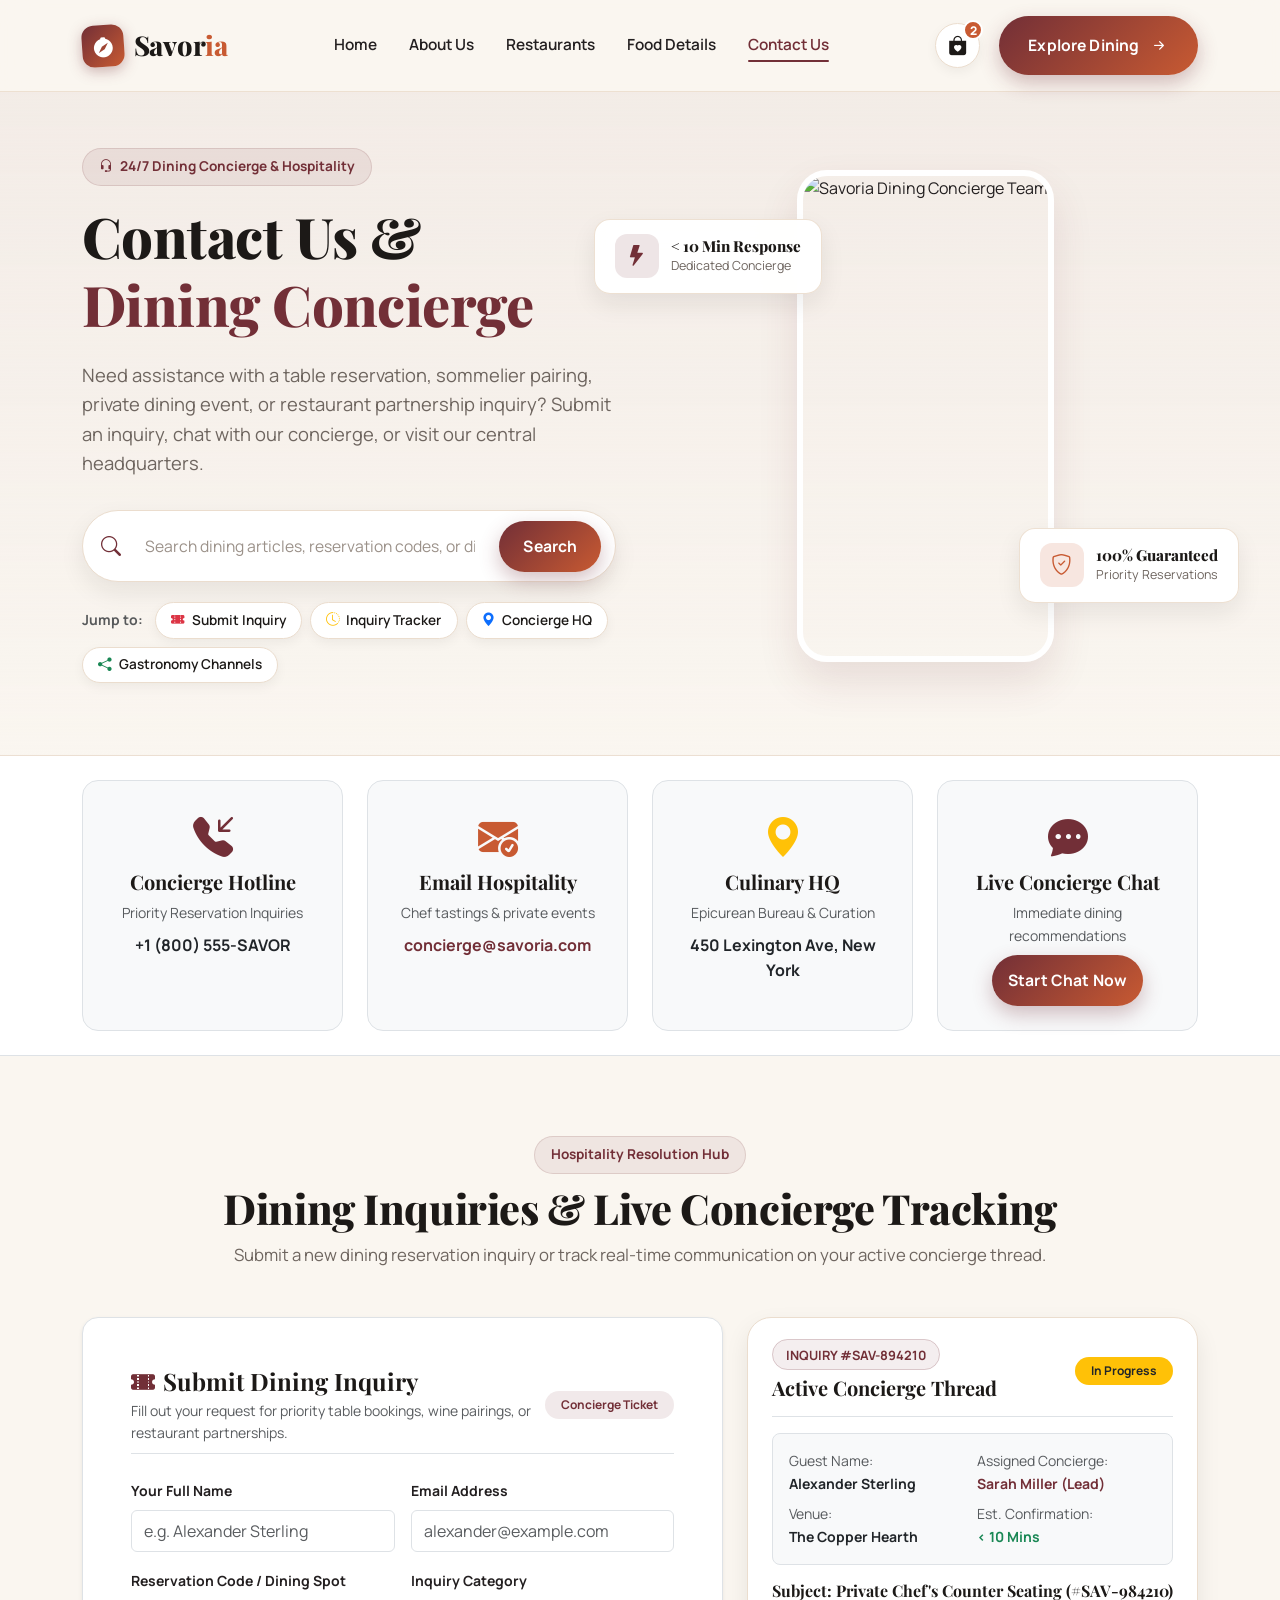
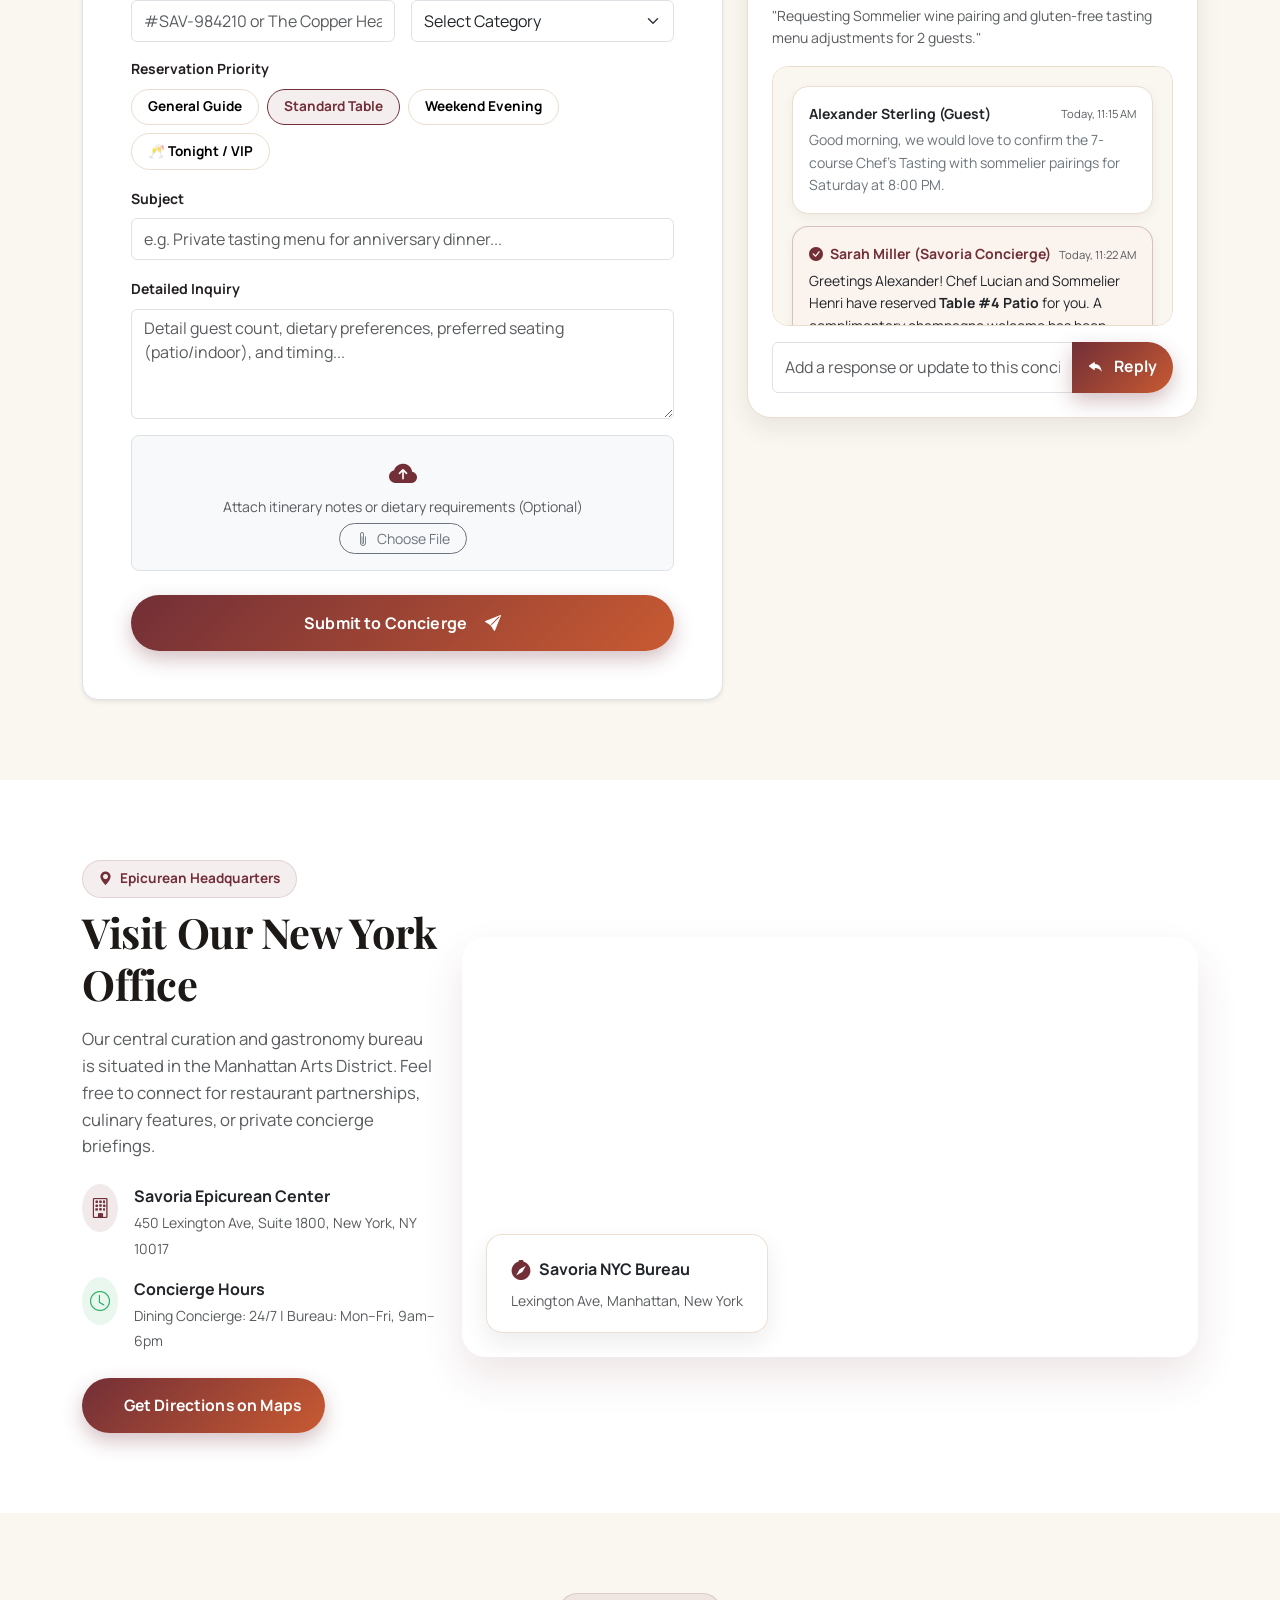
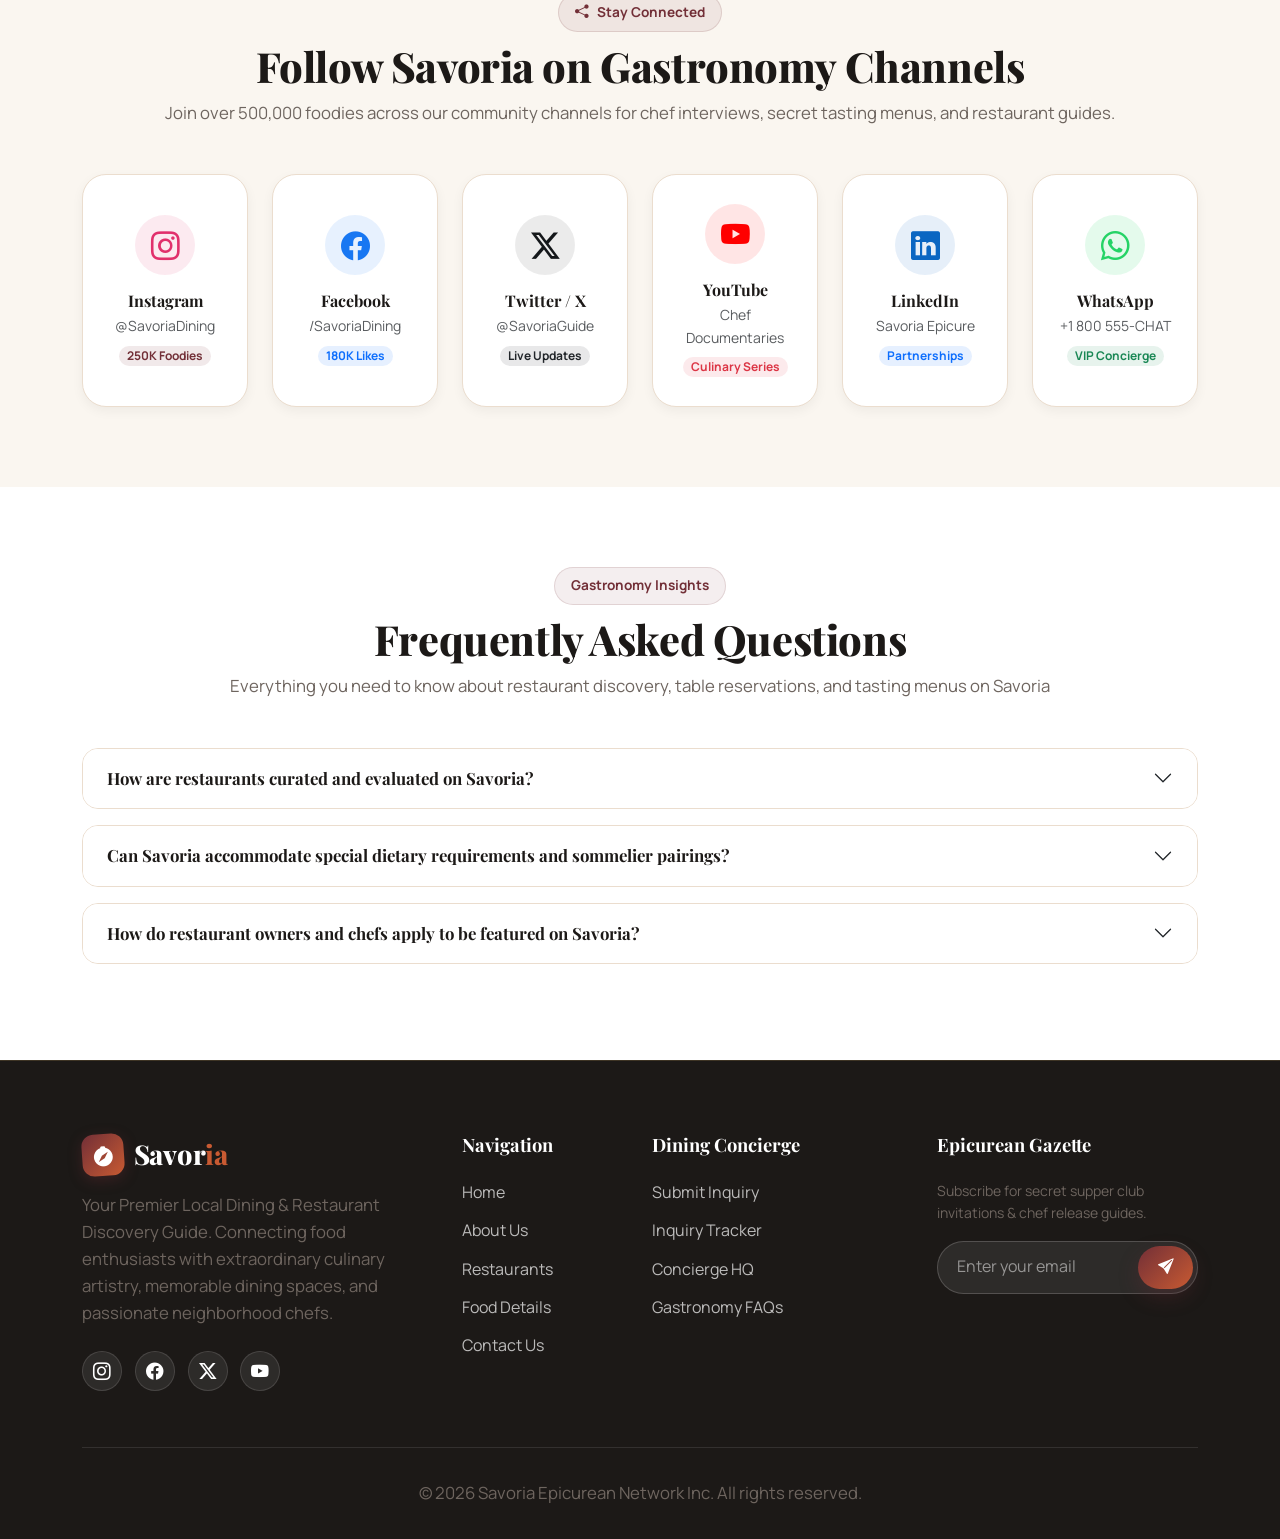
==== contact.html @ ee8541ff "Initial commit: Savoria - Local Dining & Restaurant Discovery Website" ====
<!DOCTYPE html>
<html lang="en">
<head>
  <meta charset="UTF-8">
  <meta name="viewport" content="width=device-width, initial-scale=1.0">
  <title>Contact & Dining Concierge Desk — Savoria</title>
  <meta name="description" content="Contact Savoria dining concierge desk for restaurant reservations, tasting inquiries, restaurant partnerships, and gastronomy support.">
  
  <!-- Favicon -->
  <link rel="icon" type="image/svg+xml" href="assets/images/favicon.svg">
  
  <!-- Bootstrap 5 CDN -->
  <link href="https://cdn.jsdelivr.net/npm/bootstrap@5.3.2/dist/css/bootstrap.min.css" rel="stylesheet">
  <!-- Bootstrap Icons CDN -->
  <link href="https://cdn.jsdelivr.net/npm/bootstrap-icons@1.11.3/font/bootstrap-icons.min.css" rel="stylesheet">
  <!-- Custom CSS -->
  <link rel="stylesheet" href="assets/css/style.css">
</head>
<body>

  <!-- ================================================================
       HEADER & NAVIGATION
       ================================================================ -->
  <header class="crave-header">
    <div class="container">
      <nav class="crave-navbar">
        <!-- Logo -->
        <a href="index.html" class="brand-logo">
          <div class="logo-icon">
            <i class="bi bi-compass-fill"></i>
          </div>
          <span>Savor<span class="accent">ia</span></span>
        </a>

        <!-- Desktop Navigation Links -->
        <ul class="crave-nav-links crave-nav-links-desktop">
          <li><a href="index.html">Home</a></li>
          <li><a href="about.html">About Us</a></li>
          <li><a href="restaurants.html">Restaurants</a></li>
          <li><a href="food-details.html">Food Details</a></li>
          <li><a href="contact.html" class="active">Contact Us</a></li>
        </ul>

        <!-- Right Header Actions -->
        <div class="header-actions">
          <button class="cart-icon-btn" type="button" data-bs-toggle="offcanvas" data-bs-target="#cartOffcanvas" aria-label="View Tasting Bag">
            <i class="bi bi-bag-heart-fill"></i>
            <span class="cart-badge">2</span>
          </button>

          <a href="restaurants.html" class="btn-crave-primary d-none d-lg-inline-flex">
            <span>Explore Dining</span>
            <i class="bi bi-arrow-right-short fs-5"></i>
          </a>

          <!-- Mobile Hamburger Toggle (Right Aligned) -->
          <button class="mobile-toggle-btn" type="button" data-bs-toggle="offcanvas" data-bs-target="#mobileNavOffcanvas" aria-label="Toggle Navigation">
            <i class="bi bi-list"></i>
          </button>
        </div>
      </nav>
    </div>
  </header>

  <!-- Mobile Navigation Offcanvas Drawer -->
  <div class="offcanvas offcanvas-end mobile-nav-offcanvas" tabindex="-1" id="mobileNavOffcanvas">
    <div class="offcanvas-header border-bottom">
      <div class="brand-logo">
        <div class="logo-icon"><i class="bi bi-compass-fill"></i></div>
        <span>Savor<span class="accent">ia</span></span>
      </div>
      <button type="button" class="btn-close" data-bs-dismiss="offcanvas" aria-label="Close"></button>
    </div>
    <div class="offcanvas-body d-flex flex-column justify-content-between">
      <div>
        <ul class="mobile-nav-list">
          <li><a href="index.html"><span>Home</span> <i class="bi bi-chevron-right"></i></a></li>
          <li><a href="about.html"><span>About Us & Our Mission</span> <i class="bi bi-chevron-right"></i></a></li>
          <li><a href="restaurants.html"><span>Restaurants</span> <i class="bi bi-chevron-right"></i></a></li>
          <li><a href="food-details.html"><span>Food Details & Tasting</span> <i class="bi bi-chevron-right"></i></a></li>
          <li><a href="contact.html" class="active"><span>Contact & Concierge Desk</span> <i class="bi bi-chevron-right"></i></a></li>
        </ul>
      </div>
      <div class="pt-3 border-top">
        <a href="restaurants.html" class="btn-crave-primary w-100 text-center">Discover Restaurants</a>
      </div>
    </div>
  </div>

  <!-- Slide-in Cart / Tasting Offcanvas Drawer -->
  <div class="offcanvas offcanvas-end cart-offcanvas" tabindex="-1" id="cartOffcanvas">
    <div class="offcanvas-header border-bottom">
      <h5 class="offcanvas-title fw-bold"><i class="bi bi-bookmark-star-fill text-warning me-2"></i> Your Tasting Selection</h5>
      <button type="button" class="btn-close" data-bs-dismiss="offcanvas" aria-label="Close"></button>
    </div>
    <div class="offcanvas-body d-flex flex-column justify-content-between">
      <div id="cartItemsContainer"></div>
      <div class="cart-summary-box">
        <div class="summary-row">
          <span class="text-muted">Tasting Subtotal</span>
          <span class="fw-bold" id="cartSubtotal">₹1,370</span>
        </div>
        <div class="summary-row">
          <span class="text-muted">Table Service & Booking</span>
          <span class="fw-bold text-success" id="cartDeliveryFee">COMPLIMENTARY</span>
        </div>
        <div class="summary-row">
          <span class="text-muted">Hospitality & Taxes</span>
          <span class="fw-bold">₹68</span>
        </div>
        <div class="summary-row text-success">
          <span>Epicure Club Voucher (SAVORFIRST)</span>
          <span class="fw-bold">-₹100</span>
        </div>
        <div class="summary-row total">
          <span>Estimated Total</span>
          <span style="color:var(--primary);" id="cartTotal">₹1,338</span>
        </div>
        <a href="food-details.html" class="btn-crave-primary w-100 mt-3 text-center">
          <span>Proceed to Experience</span>
          <i class="bi bi-arrow-right"></i>
        </a>
      </div>
    </div>
  </div>

  <!-- ================================================================
       CONTACT PAGE HERO SECTION
       ================================================================ -->
  <section class="hero-wrapper page-hero-wrapper">
    <div class="container">
      <div class="row align-items-center">
        <!-- Left Hero Content -->
        <div class="col-lg-6 mb-5 mb-lg-0 hero-content-box">
          <span class="badge-crave mb-3">
            <i class="bi bi-headset"></i> 24/7 Dining Concierge &amp; Hospitality
          </span>
          <h1 class="page-hero-title">Contact Us &amp; <br><span style="color:var(--primary);">Dining Concierge</span></h1>
          <p class="hero-subtitle">
            Need assistance with a table reservation, sommelier pairing, private dining event, or restaurant partnership inquiry? Submit an inquiry, chat with our concierge, or visit our central headquarters.
          </p>

          <!-- Interactive Search Bar -->
          <div class="hero-search-container mt-4" style="max-width: 100%;">
            <i class="bi bi-search fs-5 ms-2" style="color:var(--primary);"></i>
            <input type="text" class="hero-search-input" placeholder="Search dining articles, reservation codes, or dining FAQs...">
            <button class="btn btn-crave-primary rounded-pill px-4 me-1 d-none d-sm-inline-flex">Search</button>
          </div>

          <!-- Quick Navigation Chips -->
          <div class="d-flex flex-wrap align-items-center gap-2 mt-3 pt-1">
            <span class="small fw-bold text-muted me-1">Jump to:</span>
            <a href="#ticketSection" class="quick-tag-chip"><i class="bi bi-ticket-perforated-fill text-danger"></i> Submit Inquiry</a>
            <a href="#activeTicketSection" class="quick-tag-chip"><i class="bi bi-clock-history text-warning"></i> Inquiry Tracker</a>
            <a href="#contactMapSection" class="quick-tag-chip"><i class="bi bi-geo-alt-fill text-primary"></i> Concierge HQ</a>
            <a href="#socialMediaSection" class="quick-tag-chip"><i class="bi bi-share-fill text-success"></i> Gastronomy Channels</a>
          </div>
        </div>

        <!-- Right Visual Graphic -->
        <div class="col-lg-6 hero-visual-container">
          <div class="hero-main-img-wrapper">
            <img src="https://images.unsplash.com/photo-1550966871-3ed3cdb5ed0c?w=800&auto=format&fit=crop&q=80" alt="Savoria Dining Concierge Team" class="hero-main-img">
          </div>

          <!-- Floating Badges -->
          <div class="floating-card floating-card-1">
            <div class="float-icon orange">
              <i class="bi bi-lightning-fill"></i>
            </div>
            <div class="float-text">
              <h5>&lt; 10 Min Response</h5>
              <p>Dedicated Concierge</p>
            </div>
          </div>

          <div class="floating-card floating-card-2">
            <div class="float-icon green">
              <i class="bi bi-shield-check"></i>
            </div>
            <div class="float-text">
              <h5>100% Guaranteed</h5>
              <p>Priority Reservations</p>
            </div>
          </div>
        </div>
      </div>
    </div>
  </section>

  <!-- ================================================================
       DIRECT CONTACT CHANNELS BAR
       ================================================================ -->
  <section class="section-padding py-4 bg-white border-bottom">
    <div class="container">
      <div class="row g-4">
        <div class="col-sm-6 col-lg-3">
          <div class="p-4 rounded-4 border bg-light h-100 text-center">
            <i class="bi bi-telephone-inbound-fill fs-1 mb-2" style="color:var(--primary);"></i>
            <h5 class="fw-bold">Concierge Hotline</h5>
            <p class="small text-muted mb-2">Priority Reservation Inquiries</p>
            <a href="tel:+18005557286" class="fw-bold text-dark">+1 (800) 555-SAVOR</a>
          </div>
        </div>
        <div class="col-sm-6 col-lg-3">
          <div class="p-4 rounded-4 border bg-light h-100 text-center">
            <i class="bi bi-envelope-check-fill fs-1 mb-2" style="color:var(--secondary);"></i>
            <h5 class="fw-bold">Email Hospitality</h5>
            <p class="small text-muted mb-2">Chef tastings &amp; private events</p>
            <a href="mailto:concierge@savoria.com" class="fw-bold" style="color:var(--primary);">concierge@savoria.com</a>
          </div>
        </div>
        <div class="col-sm-6 col-lg-3">
          <div class="p-4 rounded-4 border bg-light h-100 text-center">
            <i class="bi bi-geo-alt-fill fs-1 mb-2 text-warning"></i>
            <h5 class="fw-bold">Culinary HQ</h5>
            <p class="small text-muted mb-2">Epicurean Bureau &amp; Curation</p>
            <span class="fw-bold text-dark">450 Lexington Ave, New York</span>
          </div>
        </div>
        <div class="col-sm-6 col-lg-3">
          <div class="p-4 rounded-4 border bg-light h-100 text-center">
            <i class="bi bi-chat-dots-fill fs-1 mb-2" style="color:var(--primary);"></i>
            <h5 class="fw-bold">Live Concierge Chat</h5>
            <p class="small text-muted mb-2">Immediate dining recommendations</p>
            <button class="btn btn-sm btn-crave-primary px-3 rounded-pill" data-bs-toggle="modal" data-bs-target="#liveChatModal">Start Chat Now</button>
          </div>
        </div>
      </div>
    </div>
  </section>

  <!-- ================================================================
       SUPPORT TICKET & TICKET DETAIL TRACKER SECTION
       ================================================================ -->
  <section class="section-padding" id="ticketSection">
    <div class="container">
      <div class="text-center max-w-700 mx-auto mb-5">
        <span class="badge-crave mb-2">Hospitality Resolution Hub</span>
        <h2>Dining Inquiries &amp; Live Concierge Tracking</h2>
        <p>Submit a new dining reservation inquiry or track real-time communication on your active concierge thread.</p>
      </div>

      <div class="row g-4 align-items-start">
        <!-- LEFT: SUBMIT SUPPORT TICKET FORM -->
        <div class="col-lg-7">
          <div class="bg-white p-4 p-md-5 rounded-4 border shadow-sm h-100">
            <div class="d-flex align-items-center justify-content-between mb-4 pb-2 border-bottom">
              <div>
                <h4 class="fw-bold mb-1"><i class="bi bi-ticket-perforated-fill me-2" style="color:var(--primary);"></i>Submit Dining Inquiry</h4>
                <p class="small text-muted mb-0">Fill out your request for priority table bookings, wine pairings, or restaurant partnerships.</p>
              </div>
              <span class="badge px-3 py-2 rounded-pill fw-bold" style="background:rgba(114, 47, 55, 0.1); color:var(--primary);">Concierge Ticket</span>
            </div>

            <form id="contactHelpForm">
              <div class="row g-3">
                <div class="col-md-6">
                  <label class="form-label fw-bold small">Your Full Name</label>
                  <input type="text" id="ticketUserName" class="form-control py-2" placeholder="e.g. Alexander Sterling" required>
                </div>
                <div class="col-md-6">
                  <label class="form-label fw-bold small">Email Address</label>
                  <input type="email" id="ticketUserEmail" class="form-control py-2" placeholder="alexander@example.com" required>
                </div>
                <div class="col-md-6">
                  <label class="form-label fw-bold small">Reservation Code / Dining Spot</label>
                  <input type="text" id="ticketOrderId" class="form-control py-2" placeholder="#SAV-984210 or The Copper Hearth">
                </div>
                <div class="col-md-6">
                  <label class="form-label fw-bold small">Inquiry Category</label>
                  <select id="ticketCategorySelect" class="form-select py-2" required>
                    <option value="">Select Category</option>
                    <option value="Table Reservation">VIP Table Reservation Assistance</option>
                    <option value="Private Dining">Private Dining &amp; Chef Tastings</option>
                    <option value="Dietary Request">Dietary &amp; Sommelier Pairings</option>
                    <option value="Partner Inquiry">Restaurant Partner Onboarding</option>
                  </select>
                </div>

                <!-- Priority Selector -->
                <div class="col-12">
                  <label class="form-label fw-bold small d-block">Reservation Priority</label>
                  <div class="d-flex flex-wrap gap-2" id="priorityPillContainer">
                    <button type="button" class="priority-pill-btn" data-priority="Low">General Guide</button>
                    <button type="button" class="priority-pill-btn active" data-priority="Medium">Standard Table</button>
                    <button type="button" class="priority-pill-btn" data-priority="High">Weekend Evening</button>
                    <button type="button" class="priority-pill-btn" data-priority="Urgent">🥂 Tonight / VIP</button>
                  </div>
                </div>

                <div class="col-12">
                  <label class="form-label fw-bold small">Subject</label>
                  <input type="text" id="ticketSubjectInput" class="form-control py-2" placeholder="e.g. Private tasting menu for anniversary dinner..." required>
                </div>

                <div class="col-12">
                  <label class="form-label fw-bold small">Detailed Inquiry</label>
                  <textarea id="ticketMsgInput" class="form-control" rows="4" placeholder="Detail guest count, dietary preferences, preferred seating (patio/indoor), and timing..." required></textarea>
                </div>

                <!-- File Attachment Simulation -->
                <div class="col-12">
                  <div class="border rounded-3 p-3 bg-light text-center">
                    <i class="bi bi-cloud-arrow-up-fill fs-3 mb-1" style="color:var(--primary);"></i>
                    <p class="small text-muted mb-1">Attach itinerary notes or dietary requirements (Optional)</p>
                    <input type="file" class="d-none" id="ticketFileInput">
                    <button type="button" class="btn btn-sm btn-outline-secondary rounded-pill px-3" onclick="document.getElementById('ticketFileInput').click()">
                      <i class="bi bi-paperclip me-1"></i> Choose File
                    </button>
                  </div>
                </div>

                <div class="col-12 pt-2">
                  <button type="submit" class="btn btn-crave-primary w-100 py-3 fs-6">
                    <span>Submit to Concierge</span>
                    <i class="bi bi-send-fill ms-2"></i>
                  </button>
                </div>
              </div>
            </form>
          </div>
        </div>

        <!-- RIGHT: ACTIVE TICKET DETAIL TRACKER -->
        <div class="col-lg-5" id="activeTicketSection">
          <div class="ticket-detail-card p-4 p-md-4">
            <div class="d-flex align-items-center justify-content-between pb-3 border-bottom mb-3">
              <div>
                <span class="ticket-header-badge">INQUIRY #SAV-894210</span>
                <h5 class="fw-bold mb-0 mt-2">Active Concierge Thread</h5>
              </div>
              <span class="badge bg-warning text-dark px-3 py-2 rounded-pill fw-bold">In Progress</span>
            </div>

            <!-- Ticket Meta Information -->
            <div class="bg-light p-3 rounded-3 mb-3 border">
              <div class="row g-2 small">
                <div class="col-6">
                  <span class="text-muted d-block">Guest Name:</span>
                  <strong class="text-dark">Alexander Sterling</strong>
                </div>
                <div class="col-6">
                  <span class="text-muted d-block">Assigned Concierge:</span>
                  <strong style="color:var(--primary);">Sarah Miller (Lead)</strong>
                </div>
                <div class="col-6">
                  <span class="text-muted d-block">Venue:</span>
                  <strong class="text-dark">The Copper Hearth</strong>
                </div>
                <div class="col-6">
                  <span class="text-muted d-block">Est. Confirmation:</span>
                  <strong class="text-success">&lt; 10 Mins</strong>
                </div>
              </div>
            </div>

            <!-- Subject & Description -->
            <div class="mb-3">
              <h6 class="fw-bold mb-1" id="ticketDisplaySubject">Subject: Private Chef's Counter Seating (#SAV-984210)</h6>
              <p class="small text-muted mb-0">"Requesting Sommelier wine pairing and gluten-free tasting menu adjustments for 2 guests."</p>
            </div>

            <!-- Ticket Activity Conversation Thread -->
            <div class="ticket-activity-box mb-3" style="max-height: 260px; overflow-y: auto;" id="ticketActivityTimeline">
              <!-- Message 1: Customer -->
              <div class="ticket-msg-bubble">
                <div class="d-flex justify-content-between align-items-center mb-1">
                  <strong class="small text-dark">Alexander Sterling (Guest)</strong>
                  <span class="text-muted" style="font-size:0.7rem;">Today, 11:15 AM</span>
                </div>
                <p class="small mb-0 text-secondary">Good morning, we would love to confirm the 7-course Chef's Tasting with sommelier pairings for Saturday at 8:00 PM.</p>
              </div>

              <!-- Message 2: Support Lead -->
              <div class="ticket-msg-bubble agent">
                <div class="d-flex justify-content-between align-items-center mb-1">
                  <strong class="small" style="color:var(--primary);"><i class="bi bi-check-circle-fill me-1"></i> Sarah Miller (Savoria Concierge)</strong>
                  <span class="text-muted" style="font-size:0.7rem;">Today, 11:22 AM</span>
                </div>
                <p class="small mb-0 text-dark">Greetings Alexander! Chef Lucian and Sommelier Henri have reserved <strong>Table #4 Patio</strong> for you. A complimentary champagne welcome has been added to your reservation.</p>
              </div>
            </div>

            <!-- Add Reply Input for Active Ticket -->
            <form id="ticketReplyForm">
              <div class="input-group">
                <input type="text" id="ticketReplyInput" class="form-control py-2 text-sm" placeholder="Add a response or update to this concierge thread..." required>
                <button type="submit" class="btn btn-crave-primary px-3">
                  <i class="bi bi-reply-fill"></i> Reply
                </button>
              </div>
            </form>
          </div>
        </div>
      </div>
    </div>
  </section>

  <!-- ================================================================
       INTERACTIVE HEADQUARTERS MAP SECTION
       ================================================================ -->
  <section class="section-padding bg-white" id="contactMapSection">
    <div class="container">
      <div class="row align-items-center g-4">
        <div class="col-lg-4">
          <span class="badge-crave mb-2"><i class="bi bi-geo-alt-fill"></i> Epicurean Headquarters</span>
          <h2 class="fw-bold mb-3">Visit Our New York Office</h2>
          <p class="text-muted mb-4">
            Our central curation and gastronomy bureau is situated in the Manhattan Arts District. Feel free to connect for restaurant partnerships, culinary features, or private concierge briefings.
          </p>

          <div class="d-flex flex-column gap-3 mb-4">
            <div class="d-flex align-items-start gap-3">
              <div class="rounded-circle p-2 fs-5" style="background:rgba(114, 47, 55, 0.1); color:var(--primary);">
                <i class="bi bi-building"></i>
              </div>
              <div>
                <strong class="d-block text-dark">Savoria Epicurean Center</strong>
                <span class="small text-muted">450 Lexington Ave, Suite 1800, New York, NY 10017</span>
              </div>
            </div>

            <div class="d-flex align-items-start gap-3">
              <div class="rounded-circle p-2 fs-5" style="background:rgba(39, 174, 96, 0.1); color:#27AE60;">
                <i class="bi bi-clock"></i>
              </div>
              <div>
                <strong class="d-block text-dark">Concierge Hours</strong>
                <span class="small text-muted">Dining Concierge: 24/7 | Bureau: Mon–Fri, 9am–6pm</span>
              </div>
            </div>
          </div>

          <a href="https://maps.google.com" target="_blank" class="btn btn-crave-primary px-4 py-3 rounded-pill">
            <i class="bi bi-signpost-turn-right-fill me-2"></i> Get Directions on Maps
          </a>
        </div>

        <!-- Google Map Embed Column -->
        <div class="col-lg-8">
          <div class="contact-map-wrapper">
            <iframe 
              src="https://www.google.com/maps/embed?pb=!1m18!1m12!1m3!1d3022.2183884877717!2d-73.9774844234241!3d40.75270637138676!2m3!1f0!2f0!3f0!3m2!1i1024!2i768!4f13.1!3m3!1m2!1s0x89c25901a4e23cb7%3A0x6334a17406a0907e!2s450%20Lexington%20Ave%2C%20New%20York%2C%20NY%2010017!5e0!3m2!1sen!2sus!4v1700000000000!5m2!1sen!2sus" 
              allowfullscreen="" 
              loading="lazy" 
              referrerpolicy="no-referrer-when-downgrade" 
              title="Savoria Headquarters Map Location">
            </iframe>

            <!-- Map Floating Card -->
            <div class="map-overlay-card d-none d-sm-block">
              <div class="d-flex align-items-center gap-2 mb-1">
                <i class="bi bi-compass-fill fs-5" style="color:var(--primary);"></i>
                <strong class="text-dark">Savoria NYC Bureau</strong>
              </div>
              <p class="small text-muted mb-0">Lexington Ave, Manhattan, New York</p>
            </div>
          </div>
        </div>
      </div>
    </div>
  </section>

  <!-- ================================================================
       SOCIAL MEDIA & COMMUNITY CHANNELS SECTION
       ================================================================ -->
  <section class="section-padding" id="socialMediaSection" style="background:var(--bg-warm);">
    <div class="container">
      <div class="text-center max-w-700 mx-auto mb-5">
        <span class="badge-crave mb-2"><i class="bi bi-share-fill"></i> Stay Connected</span>
        <h2>Follow Savoria on Gastronomy Channels</h2>
        <p>Join over 500,000 foodies across our community channels for chef interviews, secret tasting menus, and restaurant guides.</p>
      </div>

      <div class="row g-4">
        <!-- Instagram Card -->
        <div class="col-6 col-md-4 col-lg-2">
          <a href="https://instagram.com" target="_blank" class="social-brand-card instagram text-decoration-none">
            <div class="social-brand-icon">
              <i class="bi bi-instagram"></i>
            </div>
            <h6 class="fw-bold mb-1">Instagram</h6>
            <span class="small text-muted">@SavoriaDining</span>
            <span class="badge mt-2 px-2 py-1 rounded-pill small" style="background:rgba(114, 47, 55, 0.1); color:var(--primary);">250K Foodies</span>
          </a>
        </div>

        <!-- Facebook Card -->
        <div class="col-6 col-md-4 col-lg-2">
          <a href="https://facebook.com" target="_blank" class="social-brand-card facebook text-decoration-none">
            <div class="social-brand-icon">
              <i class="bi bi-facebook"></i>
            </div>
            <h6 class="fw-bold mb-1">Facebook</h6>
            <span class="small text-muted">/SavoriaDining</span>
            <span class="badge bg-primary bg-opacity-10 text-primary mt-2 px-2 py-1 rounded-pill small">180K Likes</span>
          </a>
        </div>

        <!-- Twitter / X Card -->
        <div class="col-6 col-md-4 col-lg-2">
          <a href="https://twitter.com" target="_blank" class="social-brand-card twitter text-decoration-none">
            <div class="social-brand-icon">
              <i class="bi bi-twitter-x"></i>
            </div>
            <h6 class="fw-bold mb-1">Twitter / X</h6>
            <span class="small text-muted">@SavoriaGuide</span>
            <span class="badge bg-dark bg-opacity-10 text-dark mt-2 px-2 py-1 rounded-pill small">Live Updates</span>
          </a>
        </div>

        <!-- YouTube Card -->
        <div class="col-6 col-md-4 col-lg-2">
          <a href="https://youtube.com" target="_blank" class="social-brand-card youtube text-decoration-none">
            <div class="social-brand-icon">
              <i class="bi bi-youtube"></i>
            </div>
            <h6 class="fw-bold mb-1">YouTube</h6>
            <span class="small text-muted">Chef Documentaries</span>
            <span class="badge bg-danger bg-opacity-10 text-danger mt-2 px-2 py-1 rounded-pill small">Culinary Series</span>
          </a>
        </div>

        <!-- LinkedIn Card -->
        <div class="col-6 col-md-4 col-lg-2">
          <a href="https://linkedin.com" target="_blank" class="social-brand-card linkedin text-decoration-none">
            <div class="social-brand-icon">
              <i class="bi bi-linkedin"></i>
            </div>
            <h6 class="fw-bold mb-1">LinkedIn</h6>
            <span class="small text-muted">Savoria Epicure</span>
            <span class="badge bg-primary bg-opacity-10 text-primary mt-2 px-2 py-1 rounded-pill small">Partnerships</span>
          </a>
        </div>

        <!-- WhatsApp Card -->
        <div class="col-6 col-md-4 col-lg-2">
          <a href="https://whatsapp.com" target="_blank" class="social-brand-card whatsapp text-decoration-none">
            <div class="social-brand-icon">
              <i class="bi bi-whatsapp"></i>
            </div>
            <h6 class="fw-bold mb-1">WhatsApp</h6>
            <span class="small text-muted">+1 800 555-CHAT</span>
            <span class="badge bg-success bg-opacity-10 text-success mt-2 px-2 py-1 rounded-pill small">VIP Concierge</span>
          </a>
        </div>
      </div>
    </div>
  </section>

  <!-- ================================================================
       FAQ SECTION ACCORDION
       ================================================================ -->
  <section class="section-padding bg-white" id="faqSection">
    <div class="container">
      <div class="text-center max-w-700 mx-auto mb-5">
        <span class="badge-crave mb-2">Gastronomy Insights</span>
        <h2>Frequently Asked Questions</h2>
        <p>Everything you need to know about restaurant discovery, table reservations, and tasting menus on Savoria</p>
      </div>

      <div class="accordion faq-accordion max-w-800 mx-auto" id="craveFaqAccordion">
        <!-- Q1 -->
        <div class="accordion-item">
          <h2 class="accordion-header">
            <button class="accordion-button collapsed" type="button" data-bs-toggle="collapse" data-bs-target="#faq1">
              How are restaurants curated and evaluated on Savoria?
            </button>
          </h2>
          <div id="faq1" class="accordion-collapse collapse" data-bs-parent="#craveFaqAccordion">
            <div class="accordion-body text-muted">
              Every dining establishment on Savoria is visited anonymously by our culinary curators. We assess ingredient quality, culinary technique, ambiance authenticity, hospitality standards, and price-to-value balance.
            </div>
          </div>
        </div>

        <!-- Q2 -->
        <div class="accordion-item">
          <h2 class="accordion-header">
            <button class="accordion-button collapsed" type="button" data-bs-toggle="collapse" data-bs-target="#faq2">
              Can Savoria accommodate special dietary requirements and sommelier pairings?
            </button>
          </h2>
          <div id="faq2" class="accordion-collapse collapse" data-bs-parent="#craveFaqAccordion">
            <div class="accordion-body text-muted">
              Yes. You can specify dietary requirements (such as vegetarian, vegan, gluten-free, or pescatarian) and sommelier wine preferences when exploring dishes or submitting a concierge inquiry. Our team directly coordinates with the executive chef.
            </div>
          </div>
        </div>

        <!-- Q3 -->
        <div class="accordion-item">
          <h2 class="accordion-header">
            <button class="accordion-button collapsed" type="button" data-bs-toggle="collapse" data-bs-target="#faq3">
              How do restaurant owners and chefs apply to be featured on Savoria?
            </button>
          </h2>
          <div id="faq3" class="accordion-collapse collapse" data-bs-parent="#craveFaqAccordion">
            <div class="accordion-body text-muted">
              Select "Restaurant Partner Onboarding" in the Dining Inquiry form above or contact our Manhattan bureau. Our curation panel conducts a tasting review within 5 business days.
            </div>
          </div>
        </div>
      </div>
    </div>
  </section>

  <!-- ================================================================
       LIVE CHAT MODAL DIALOG
       ================================================================ -->
  <div class="modal fade" id="liveChatModal" tabindex="-1" aria-labelledby="liveChatModalLabel" aria-hidden="true">
    <div class="modal-dialog modal-dialog-centered modal-dialog-scrollable">
      <div class="modal-content rounded-4 border-0 shadow-lg">
        <div class="modal-header bg-dark text-white rounded-top-4" style="border-bottom:2px solid var(--accent);">
          <div class="d-flex align-items-center gap-2">
            <div class="rounded-circle d-flex align-items-center justify-content-center" style="width:36px; height:36px; background:var(--primary); color:var(--white);">
              <i class="bi bi-headset"></i>
            </div>
            <div>
              <h6 class="modal-title fw-bold text-white" id="liveChatModalLabel">Savoria Dining Concierge</h6>
              <small class="text-success">● Concierge Online (Elena)</small>
            </div>
          </div>
          <button type="button" class="btn-close btn-close-white" data-bs-dismiss="modal" aria-label="Close"></button>
        </div>

        <div class="modal-body p-4" id="chatMessagesBody" style="height: 380px; background: #FAF6F0;">
          <!-- Welcome Agent Message -->
          <div class="d-flex align-items-start gap-2 mb-3">
            <div class="rounded-circle d-flex align-items-center justify-content-center flex-shrink-0" style="width:36px; height:36px; background:var(--primary); color:var(--white);">
              <i class="bi bi-headset"></i>
            </div>
            <div class="bg-white p-3 rounded-4 border shadow-sm" style="max-width: 80%;">
              <strong class="d-block mb-1 text-dark" style="font-size:0.85rem;">Savoria Concierge (Elena)</strong>
              Warm greetings! 🍷 Welcome to Savoria Dining Concierge. Are you looking for a romantic bistro, a chef's tasting table, or wine pairing recommendations for tonight?
              <div class="mt-1 text-muted" style="font-size:0.7rem;">12:35 PM</div>
            </div>
          </div>
        </div>

        <div class="modal-footer bg-white border-top p-3">
          <div class="input-group">
            <input type="text" id="chatMsgInput" class="form-control py-2" placeholder="Type your dining request here...">
            <button class="btn btn-crave-primary px-4" id="sendChatMsgBtn"><i class="bi bi-send-fill"></i></button>
          </div>
        </div>
      </div>
    </div>
  </div>

  <!-- ================================================================
       FOOTER
       ================================================================ -->
  <footer class="crave-footer">
    <div class="container">
      <div class="row g-4">
        <div class="col-lg-4 mb-4 mb-lg-0">
          <a href="index.html" class="brand-logo text-white mb-3 d-inline-flex">
            <div class="logo-icon"><i class="bi bi-compass-fill"></i></div>
            <span class="text-white">Savor<span class="accent">ia</span></span>
          </a>
          <p class="mb-4">
            Your Premier Local Dining &amp; Restaurant Discovery Guide. Connecting food enthusiasts with extraordinary culinary artistry, memorable dining spaces, and passionate neighborhood chefs.
          </p>
          <div class="social-links">
            <a href="https://instagram.com" target="_blank" class="social-icon"><i class="bi bi-instagram"></i></a>
            <a href="https://facebook.com" target="_blank" class="social-icon"><i class="bi bi-facebook"></i></a>
            <a href="https://twitter.com" target="_blank" class="social-icon"><i class="bi bi-twitter-x"></i></a>
            <a href="https://youtube.com" target="_blank" class="social-icon"><i class="bi bi-youtube"></i></a>
          </div>
        </div>

        <div class="col-6 col-md-3 col-lg-2">
          <h5>Navigation</h5>
          <ul class="footer-links">
            <li><a href="index.html">Home</a></li>
            <li><a href="about.html">About Us</a></li>
            <li><a href="restaurants.html">Restaurants</a></li>
            <li><a href="food-details.html">Food Details</a></li>
            <li><a href="contact.html">Contact Us</a></li>
          </ul>
        </div>

        <div class="col-6 col-md-3 col-lg-3">
          <h5>Dining Concierge</h5>
          <ul class="footer-links">
            <li><a href="contact.html#ticketSection">Submit Inquiry</a></li>
            <li><a href="contact.html#activeTicketSection">Inquiry Tracker</a></li>
            <li><a href="contact.html#contactMapSection">Concierge HQ</a></li>
            <li><a href="contact.html#faqSection">Gastronomy FAQs</a></li>
          </ul>
        </div>

        <div class="col-md-6 col-lg-3">
          <h5>Epicurean Gazette</h5>
          <p class="small">Subscribe for secret supper club invitations &amp; chef release guides.</p>
          <form class="footer-newsletter newsletter-form">
            <input type="email" placeholder="Enter your email" required>
            <button type="submit" class="btn btn-crave-primary"><i class="bi bi-send-fill"></i></button>
          </form>
        </div>
      </div>

      <div class="footer-bottom">
        <p class="mb-0">&copy; 2026 Savoria Epicurean Network Inc. All rights reserved.</p>
      </div>
    </div>
  </footer>

  <!-- Back to Top Button -->
  <button type="button" id="backToTopBtn" class="back-to-top-btn" aria-label="Back to Top">
    <i class="bi bi-arrow-up"></i>
  </button>

  <!-- Bootstrap 5 JS Bundle -->
  <script src="https://cdn.jsdelivr.net/npm/bootstrap@5.3.2/dist/js/bootstrap.bundle.min.js"></script>
  <!-- Custom JS -->
  <script src="assets/js/main.js"></script>
</body>
</html>
---- assets/css/style.css ----
/* 
  ================================================================
  Savoria — Premium Local Dining & Restaurant Discovery Stylesheet
  Color Palette: Deep Burgundy, Warm Cream, Soft Beige, Terracotta, 
                 Dark Charcoal, Muted Gold
  Typography: Playfair Display (Headings) & Manrope (Body/UI)
  ================================================================
*/

@import url('https://fonts.googleapis.com/css2?family=Manrope:wght@300;400;500;600;700;800&family=Playfair+Display:ital,wght@0,400;0,500;0,600;0,700;0,800;0,900;1,400;1,600;1,700&display=swap');

:root {
  --primary: #722F37; /* Deep Burgundy / Wine */
  --primary-hover: #5A1E26;
  --secondary: #C85A32; /* Rich Terracotta */
  --secondary-hover: #A94320;
  --accent: #C5A059; /* Muted Gold */
  --accent-hover: #B08B42;
  --dark: #1C1917; /* Dark Charcoal */
  --dark-surface: #272220;
  --bg-warm: #FAF6F0; /* Warm Cream */
  --bg-card: #FFFFFF;
  --white: #FFFFFF;
  --text-main: #231F20;
  --text-muted: #6E655F;
  --border-light: #EBDDCE; /* Soft Beige */
  --border-focus: #722F37;
  
  --font-heading: 'Playfair Display', Georgia, serif;
  --font-body: 'Manrope', -apple-system, BlinkMacSystemFont, 'Segoe UI', Roboto, sans-serif;

  --shadow-sm: 0 4px 12px rgba(28, 25, 23, 0.05);
  --shadow-md: 0 10px 25px rgba(28, 25, 23, 0.08);
  --shadow-lg: 0 20px 40px rgba(114, 47, 55, 0.12);
  --shadow-hover: 0 16px 32px rgba(114, 47, 55, 0.18);

  --radius-sm: 10px;
  --radius-md: 16px;
  --radius-lg: 24px;
  --radius-pill: 50px;

  --transition-fast: all 0.2s cubic-bezier(0.16, 1, 0.3, 1);
  --transition-normal: all 0.3s cubic-bezier(0.16, 1, 0.3, 1);
  --transition-slow: all 0.5s cubic-bezier(0.16, 1, 0.3, 1);
}

/* Global Reset & Base */
*, *::before, *::after {
  box-sizing: border-box;
  margin: 0;
  padding: 0;
}

html {
  scroll-behavior: smooth;
  font-size: 16px;
}

body {
  font-family: var(--font-body);
  background-color: var(--bg-warm);
  color: var(--text-main);
  line-height: 1.6;
  overflow-x: hidden;
  -webkit-font-smoothing: antialiased;
}

h1, h2, h3, h4, h5, h6 {
  font-family: var(--font-heading);
  color: var(--dark);
  font-weight: 700;
  line-height: 1.25;
}

h1 {
  font-size: clamp(2.3rem, 5vw, 3.8rem);
  font-weight: 800;
  letter-spacing: -0.02em;
}

h2 {
  font-size: clamp(1.8rem, 3.5vw, 2.6rem);
  font-weight: 800;
  letter-spacing: -0.01em;
}

h3 {
  font-size: clamp(1.3rem, 2.5vw, 1.8rem);
  font-weight: 700;
}

p {
  color: var(--text-muted);
  font-size: 1.05rem;
}

a {
  text-decoration: none;
  color: inherit;
  transition: var(--transition-fast);
}

img {
  max-width: 100%;
  height: auto;
  display: block;
}

/* Utilities & Buttons */
.btn-crave-primary {
  background: linear-gradient(135deg, var(--primary) 0%, var(--secondary) 100%);
  color: var(--white) !important;
  font-family: var(--font-body);
  font-weight: 700;
  font-size: 0.98rem;
  letter-spacing: 0.01em;
  padding: 0.85rem 1.8rem;
  border-radius: var(--radius-pill);
  border: none;
  box-shadow: 0 8px 20px rgba(114, 47, 55, 0.3);
  display: inline-flex;
  align-items: center;
  justify-content: center;
  gap: 0.6rem;
  cursor: pointer;
  transition: var(--transition-normal);
  position: relative;
  overflow: hidden;
}

.btn-crave-primary:hover {
  transform: translateY(-3px);
  box-shadow: 0 12px 28px rgba(114, 47, 55, 0.45);
  color: var(--white);
  background: linear-gradient(135deg, var(--primary-hover) 0%, var(--secondary-hover) 100%);
}

.btn-crave-primary:active {
  transform: translateY(-1px);
}

.btn-crave-secondary {
  background-color: var(--white);
  color: var(--dark) !important;
  font-family: var(--font-body);
  font-weight: 700;
  font-size: 0.98rem;
  padding: 0.85rem 1.8rem;
  border-radius: var(--radius-pill);
  border: 2px solid var(--border-light);
  box-shadow: var(--shadow-sm);
  display: inline-flex;
  align-items: center;
  justify-content: center;
  gap: 0.6rem;
  cursor: pointer;
  transition: var(--transition-normal);
}

.btn-crave-secondary:hover {
  border-color: var(--primary);
  color: var(--primary) !important;
  transform: translateY(-3px);
  box-shadow: var(--shadow-md);
  background-color: var(--bg-warm);
}

.badge-crave {
  background: rgba(114, 47, 55, 0.08);
  color: var(--primary);
  font-family: var(--font-body);
  font-weight: 700;
  font-size: 0.85rem;
  padding: 0.45rem 1rem;
  border-radius: var(--radius-pill);
  display: inline-flex;
  align-items: center;
  gap: 0.45rem;
  border: 1px solid rgba(114, 47, 55, 0.15);
}

.section-padding {
  padding: 5rem 0;
}

@media (max-width: 768px) {
  .section-padding {
    padding: 3.5rem 0;
  }
}

/* ================================================================
   HEADER & NAVIGATION
   ================================================================ */
.crave-header {
  position: sticky;
  top: 0;
  left: 0;
  right: 0;
  z-index: 1040;
  background: rgba(250, 246, 240, 0.94);
  backdrop-filter: blur(16px);
  -webkit-backdrop-filter: blur(16px);
  border-bottom: 1px solid rgba(235, 221, 206, 0.9);
  transition: var(--transition-normal);
}

.crave-navbar {
  display: flex;
  align-items: center;
  justify-content: space-between;
  padding: 1rem 0;
}

.brand-logo {
  display: flex;
  align-items: center;
  gap: 0.6rem;
  font-family: var(--font-heading);
  font-weight: 800;
  font-size: 1.7rem;
  color: var(--dark);
  letter-spacing: -0.01em;
}

.brand-logo .logo-icon {
  width: 42px;
  height: 42px;
  background: linear-gradient(135deg, var(--primary) 0%, var(--secondary) 100%);
  color: var(--white);
  border-radius: 12px;
  display: flex;
  align-items: center;
  justify-content: center;
  font-size: 1.25rem;
  box-shadow: 0 4px 14px rgba(114, 47, 55, 0.35);
  transform: rotate(-4deg);
  transition: var(--transition-fast);
}

.brand-logo:hover .logo-icon {
  transform: rotate(0deg) scale(1.05);
}

.brand-logo span.accent {
  color: var(--secondary);
}

.crave-nav-links {
  display: flex;
  align-items: center;
  gap: 2rem;
  list-style: none;
  margin: 0;
  padding: 0;
}

.crave-nav-links a {
  font-family: var(--font-body);
  font-weight: 600;
  font-size: 0.96rem;
  color: var(--text-main);
  position: relative;
  padding: 0.4rem 0;
}

.crave-nav-links a::after {
  content: '';
  position: absolute;
  bottom: 0;
  left: 0;
  width: 0%;
  height: 2.5px;
  background: var(--primary);
  border-radius: 3px;
  transition: var(--transition-fast);
}

.crave-nav-links a:hover,
.crave-nav-links a.active {
  color: var(--primary);
}

.crave-nav-links a:hover::after,
.crave-nav-links a.active::after {
  width: 100%;
}

.header-actions {
  display: flex;
  align-items: center;
  gap: 1.2rem;
}

.location-pill {
  background: var(--white);
  border: 1px solid var(--border-light);
  padding: 0.45rem 0.9rem;
  border-radius: var(--radius-pill);
  font-size: 0.88rem;
  font-weight: 600;
  display: flex;
  align-items: center;
  gap: 0.4rem;
  color: var(--dark);
  cursor: pointer;
  transition: var(--transition-fast);
  box-shadow: var(--shadow-sm);
}

.location-pill:hover {
  border-color: var(--primary);
  color: var(--primary);
}

.cart-icon-btn {
  width: 45px;
  height: 45px;
  border-radius: 50%;
  background: var(--white);
  border: 1px solid var(--border-light);
  display: flex;
  align-items: center;
  justify-content: center;
  font-size: 1.2rem;
  color: var(--dark);
  position: relative;
  cursor: pointer;
  transition: var(--transition-fast);
  box-shadow: var(--shadow-sm);
}

.cart-icon-btn:hover {
  border-color: var(--primary);
  color: var(--primary);
  transform: scale(1.05);
}

.cart-badge {
  position: absolute;
  top: -4px;
  right: -4px;
  background: var(--secondary);
  color: var(--white);
  font-size: 0.75rem;
  font-weight: 800;
  width: 20px;
  height: 20px;
  border-radius: 50%;
  display: flex;
  align-items: center;
  justify-content: center;
  border: 2px solid var(--white);
}

/* Mobile Hamburger Toggle (Right Aligned) */
.mobile-toggle-btn {
  display: none;
  background: var(--white);
  border: 1px solid var(--border-light);
  border-radius: 10px;
  width: 44px;
  height: 44px;
  align-items: center;
  justify-content: center;
  font-size: 1.4rem;
  color: var(--dark);
  cursor: pointer;
  box-shadow: var(--shadow-sm);
}

@media (max-width: 991px) {
  .crave-nav-links-desktop {
    display: none !important;
  }
  .mobile-toggle-btn {
    display: flex;
  }
  .location-pill {
    display: none;
  }
}

/* Offcanvas Mobile Menu */
.mobile-nav-offcanvas {
  border-top-left-radius: var(--radius-lg);
  border-bottom-left-radius: var(--radius-lg);
  background: var(--bg-warm);
}

.mobile-nav-list {
  list-style: none;
  padding: 0;
  margin: 1.5rem 0;
}

.mobile-nav-list li {
  margin-bottom: 1.2rem;
}

.mobile-nav-list a {
  font-family: var(--font-heading);
  font-size: 1.2rem;
  font-weight: 700;
  color: var(--dark);
  display: flex;
  align-items: center;
  justify-content: space-between;
  padding: 0.5rem 0;
}

.mobile-nav-list a.active,
.mobile-nav-list a:hover {
  color: var(--primary);
}

/* ================================================================
   HERO SECTION
   ================================================================ */
.hero-wrapper {
  padding: 3.5rem 0 5rem;
  position: relative;
  overflow: hidden;
}

.page-hero-wrapper {
  background: linear-gradient(180deg, rgba(114, 47, 55, 0.05) 0%, rgba(250, 246, 240, 1) 100%);
  border-bottom: 1px solid rgba(235, 221, 206, 0.8);
  padding: 3.5rem 0 4.5rem;
}

.page-hero-title {
  font-size: clamp(2.2rem, 4.5vw, 3.5rem);
  font-weight: 800;
  line-height: 1.2;
  letter-spacing: -0.01em;
}

.quick-tag-chip {
  background: var(--white);
  border: 1px solid var(--border-light);
  padding: 0.4rem 0.95rem;
  border-radius: var(--radius-pill);
  font-size: 0.85rem;
  font-weight: 600;
  color: var(--dark);
  transition: var(--transition-fast);
  cursor: pointer;
  display: inline-flex;
  align-items: center;
  gap: 0.4rem;
  box-shadow: var(--shadow-sm);
}

.quick-tag-chip:hover {
  border-color: var(--primary);
  color: var(--primary) !important;
  background: rgba(114, 47, 55, 0.06);
  transform: translateY(-2px);
  box-shadow: var(--shadow-md);
}

.hero-content-box {
  padding-right: 1.5rem;
}

.hero-subtitle {
  margin: 1.5rem 0 2rem;
  font-size: 1.15rem;
  max-width: 540px;
}

/* Search & Location Bar */
.hero-search-container {
  background: var(--white);
  padding: 0.6rem;
  border-radius: var(--radius-pill);
  box-shadow: var(--shadow-md);
  border: 1px solid var(--border-light);
  display: flex;
  align-items: center;
  gap: 0.5rem;
  max-width: 580px;
  margin-top: 2rem;
}

.hero-search-input {
  border: none;
  outline: none;
  background: transparent;
  padding: 0.6rem 1rem;
  flex: 1;
  font-size: 0.98rem;
  color: var(--text-main);
  font-family: var(--font-body);
}

.hero-search-input::placeholder {
  color: #9B9189;
}

.hero-location-select {
  border-left: 1px solid var(--border-light);
  padding-left: 0.8rem;
  padding-right: 0.5rem;
  display: flex;
  align-items: center;
  gap: 0.4rem;
  font-size: 0.88rem;
  font-weight: 600;
  color: var(--dark);
  cursor: pointer;
  white-space: nowrap;
}

/* Hero Right Visual & Floating Cards */
.hero-visual-container {
  position: relative;
  display: flex;
  align-items: center;
  justify-content: center;
}

.hero-main-img-wrapper {
  position: relative;
  border-radius: 30px;
  overflow: hidden;
  box-shadow: var(--shadow-lg);
  border: 6px solid var(--white);
}

.hero-main-img {
  width: 100%;
  height: 480px;
  object-fit: cover;
  display: block;
  transition: var(--transition-slow);
}

.hero-main-img-wrapper:hover .hero-main-img {
  transform: scale(1.03);
}

/* Floating Badges */
.floating-card {
  position: absolute;
  background: rgba(255, 255, 255, 0.96);
  backdrop-filter: blur(12px);
  border-radius: var(--radius-md);
  padding: 0.9rem 1.2rem;
  box-shadow: var(--shadow-md);
  border: 1px solid rgba(235, 221, 206, 0.9);
  display: flex;
  align-items: center;
  gap: 0.8rem;
  z-index: 10;
  animation: float 4s ease-in-out infinite;
}

.floating-card-1 {
  top: 10%;
  left: -8%;
  animation-delay: 0s;
}

.floating-card-2 {
  bottom: 12%;
  right: -5%;
  animation-delay: 2s;
}

.floating-card-3 {
  bottom: -4%;
  left: 10%;
  animation-delay: 1s;
}

.float-icon {
  width: 44px;
  height: 44px;
  border-radius: 12px;
  display: flex;
  align-items: center;
  justify-content: center;
  font-size: 1.3rem;
}

.float-icon.orange {
  background: rgba(114, 47, 55, 0.12);
  color: var(--primary);
}

.float-icon.yellow {
  background: rgba(197, 160, 89, 0.2);
  color: var(--accent);
}

.float-icon.green {
  background: rgba(200, 90, 50, 0.15);
  color: var(--secondary);
}

.float-text h5 {
  font-size: 0.95rem;
  margin: 0;
  font-weight: 800;
}

.float-text p {
  font-size: 0.78rem;
  margin: 0;
  color: var(--text-muted);
}

@keyframes float {
  0%, 100% {
    transform: translateY(0px);
  }
  50% {
    transform: translateY(-10px);
  }
}

@media (max-width: 991px) {
  .floating-card-1 { left: 0%; top: 5%; }
  .floating-card-2 { right: 0%; bottom: 8%; }
  .hero-content-box { padding-right: 0; margin-bottom: 3rem; }
  .hero-main-img { height: 380px; }
}

@media (max-width: 576px) {
  .hero-search-container {
    flex-direction: column;
    border-radius: var(--radius-md);
    padding: 0.8rem;
  }
  .hero-location-select {
    border-left: none;
    border-top: 1px solid var(--border-light);
    padding-left: 0;
    padding-top: 0.6rem;
    width: 100%;
  }
  .floating-card {
    padding: 0.6rem 0.8rem;
  }
  .floating-card-1 { top: -2%; left: 0; }
  .floating-card-2 { bottom: 0%; right: 0; }
}

/* ================================================================
   CATEGORIES SECTION
   ================================================================ */
.category-card {
  background: var(--white);
  border-radius: var(--radius-md);
  padding: 1.6rem 1rem;
  text-align: center;
  border: 1px solid var(--border-light);
  transition: var(--transition-normal);
  cursor: pointer;
  height: 100%;
  display: flex;
  flex-direction: column;
  align-items: center;
  justify-content: center;
  box-shadow: var(--shadow-sm);
}

.category-card:hover {
  transform: translateY(-8px);
  border-color: var(--primary);
  box-shadow: var(--shadow-hover);
}

.category-icon-box {
  width: 70px;
  height: 70px;
  border-radius: 50%;
  background: var(--bg-warm);
  display: flex;
  align-items: center;
  justify-content: center;
  font-size: 2.2rem;
  margin-bottom: 1rem;
  transition: var(--transition-fast);
  border: 1px solid var(--border-light);
}

.category-card:hover .category-icon-box {
  background: var(--primary);
  color: var(--white);
  border-color: var(--primary);
  transform: scale(1.1) rotate(5deg);
}

.category-title {
  font-size: 1.1rem;
  font-weight: 700;
  margin: 0;
}

/* ================================================================
   RESTAURANTS SECTION & CARDS
   ================================================================ */
.restaurant-card {
  background: var(--white);
  border-radius: var(--radius-lg);
  overflow: hidden;
  border: 1px solid var(--border-light);
  box-shadow: var(--shadow-sm);
  transition: var(--transition-normal);
  height: 100%;
  display: flex;
  flex-direction: column;
}

.restaurant-card:hover {
  transform: translateY(-8px);
  box-shadow: var(--shadow-hover);
  border-color: rgba(114, 47, 55, 0.35);
}

.restaurant-img-wrapper {
  position: relative;
  height: 210px;
  overflow: hidden;
}

.restaurant-img {
  width: 100%;
  height: 100%;
  object-fit: cover;
  transition: var(--transition-slow);
}

.restaurant-card:hover .restaurant-img {
  transform: scale(1.06);
}

.card-top-tag {
  position: absolute;
  top: 12px;
  left: 12px;
  background: var(--primary);
  color: var(--white);
  font-size: 0.75rem;
  font-weight: 800;
  padding: 0.3rem 0.75rem;
  border-radius: var(--radius-pill);
  text-transform: uppercase;
  letter-spacing: 0.05em;
  box-shadow: 0 4px 10px rgba(0,0,0,0.2);
}

.card-time-tag {
  position: absolute;
  bottom: 12px;
  right: 12px;
  background: rgba(28, 25, 23, 0.85);
  backdrop-filter: blur(6px);
  color: var(--white);
  font-size: 0.8rem;
  font-weight: 700;
  padding: 0.35rem 0.75rem;
  border-radius: var(--radius-pill);
  display: flex;
  align-items: center;
  gap: 0.4rem;
}

.restaurant-body {
  padding: 1.4rem;
  flex: 1;
  display: flex;
  flex-direction: column;
  justify-content: space-between;
}

.restaurant-header {
  display: flex;
  justify-content: space-between;
  align-items: flex-start;
  margin-bottom: 0.5rem;
}

.restaurant-name {
  font-size: 1.28rem;
  font-weight: 800;
  margin: 0;
}

.rating-badge {
  background: var(--accent);
  color: var(--dark);
  font-weight: 800;
  font-size: 0.82rem;
  padding: 0.25rem 0.6rem;
  border-radius: 6px;
  display: inline-flex;
  align-items: center;
  gap: 0.25rem;
}

.restaurant-cuisine {
  font-size: 0.9rem;
  color: var(--text-muted);
  margin-bottom: 1rem;
}

.restaurant-meta {
  display: flex;
  align-items: center;
  justify-content: space-between;
  padding-top: 0.8rem;
  border-top: 1px dashed var(--border-light);
  font-size: 0.85rem;
  font-weight: 600;
  color: var(--dark);
}

.veg-indicator {
  display: inline-block;
  width: 14px;
  height: 14px;
  border: 1.5px solid #27AE60;
  padding: 2px;
  margin-right: 4px;
  vertical-align: middle;
}
.veg-indicator::after {
  content: '';
  display: block;
  width: 100%;
  height: 100%;
  background: #27AE60;
  border-radius: 50%;
}

.non-veg-indicator {
  display: inline-block;
  width: 14px;
  height: 14px;
  border: 1.5px solid var(--secondary);
  padding: 2px;
  margin-right: 4px;
  vertical-align: middle;
}
.non-veg-indicator::after {
  content: '';
  display: block;
  width: 100%;
  height: 100%;
  background: var(--secondary);
  border-radius: 50%;
}

/* ================================================================
   HOW IT WORKS SECTION
   ================================================================ */
.step-card {
  background: var(--white);
  border-radius: var(--radius-lg);
  padding: 2.4rem 1.6rem;
  text-align: center;
  border: 1px solid var(--border-light);
  position: relative;
  transition: var(--transition-normal);
  box-shadow: var(--shadow-sm);
  height: 100%;
}

.step-card:hover {
  transform: translateY(-6px);
  box-shadow: var(--shadow-md);
  border-color: var(--secondary);
}

.step-num {
  font-family: var(--font-heading);
  font-size: 3rem;
  font-weight: 800;
  color: rgba(114, 47, 55, 0.12);
  position: absolute;
  top: 15px;
  right: 25px;
  line-height: 1;
}

.step-icon-wrapper {
  width: 80px;
  height: 80px;
  background: var(--bg-warm);
  color: var(--primary);
  border-radius: 50%;
  display: flex;
  align-items: center;
  justify-content: center;
  font-size: 2.2rem;
  margin: 0 auto 1.4rem;
  border: 2px dashed rgba(114, 47, 55, 0.3);
}

/* ================================================================
   DISCOVERY PROMO BANNER
   ================================================================ */
.promo-banner {
  background: linear-gradient(135deg, var(--dark) 0%, #2E2522 100%);
  border-radius: var(--radius-lg);
  padding: 4rem 3rem;
  color: var(--white);
  position: relative;
  overflow: hidden;
  box-shadow: var(--shadow-lg);
  border: 1px solid rgba(197, 160, 89, 0.2);
}

.promo-banner::before {
  content: '';
  position: absolute;
  top: -50px;
  right: -50px;
  width: 320px;
  height: 320px;
  background: rgba(197, 160, 89, 0.12);
  border-radius: 50%;
  filter: blur(50px);
}

.promo-title {
  color: var(--white);
  font-size: clamp(2rem, 4vw, 3rem);
  font-weight: 800;
  margin-bottom: 1rem;
}

.promo-img-wrapper {
  text-align: center;
  position: relative;
}

.promo-img {
  max-height: 320px;
  object-fit: cover;
  margin: 0 auto;
  animation: float 5s ease-in-out infinite;
  border: 4px solid rgba(255, 255, 255, 0.15);
}

@media (max-width: 768px) {
  .promo-banner {
    padding: 2.5rem 1.5rem;
    text-align: center;
  }
}

/* ================================================================
   APP / MOBILE EXPERIENCE SECTION
   ================================================================ */
.app-mockup-wrapper {
  position: relative;
  display: flex;
  justify-content: center;
}

.phone-mockup {
  width: 290px;
  height: 580px;
  background: var(--dark);
  border-radius: 40px;
  border: 10px solid #2B2624;
  box-shadow: var(--shadow-lg);
  overflow: hidden;
  position: relative;
}

.phone-screen {
  background: var(--bg-warm);
  width: 100%;
  height: 100%;
  padding: 1rem;
  display: flex;
  flex-direction: column;
}

.phone-header {
  display: flex;
  justify-content: space-between;
  align-items: center;
  margin-bottom: 1rem;
  font-weight: 800;
  font-size: 0.9rem;
}

.phone-status-card {
  background: var(--white);
  border-radius: var(--radius-md);
  padding: 1rem;
  box-shadow: var(--shadow-sm);
  margin-bottom: 1rem;
  border: 1px solid var(--border-light);
}

/* ================================================================
   TESTIMONIALS SECTION
   ================================================================ */
.testimonial-card {
  background: var(--white);
  border-radius: var(--radius-lg);
  padding: 2.2rem 2rem;
  border: 1px solid var(--border-light);
  box-shadow: var(--shadow-sm);
  height: 100%;
  display: flex;
  flex-direction: column;
  justify-content: space-between;
  transition: var(--transition-normal);
}

.testimonial-card:hover {
  transform: translateY(-5px);
  box-shadow: var(--shadow-md);
  border-color: var(--secondary);
}

.testimonial-user {
  display: flex;
  align-items: center;
  gap: 1rem;
  margin-top: 1.5rem;
}

.user-avatar {
  width: 52px;
  height: 52px;
  border-radius: 50%;
  object-fit: cover;
  border: 2px solid var(--accent);
}

.stars {
  color: var(--accent);
  font-size: 1.1rem;
  margin-bottom: 0.8rem;
}

/* ================================================================
   FOOD DETAILS / ORDER PAGE STYLES
   ================================================================ */
.food-main-img-box {
  border-radius: var(--radius-lg);
  overflow: hidden;
  box-shadow: var(--shadow-lg);
  border: 4px solid var(--white);
  height: 440px;
  position: relative;
}

.food-main-img-box img {
  width: 100%;
  height: 100%;
  object-fit: cover;
}

.food-options-box {
  background: var(--white);
  border-radius: var(--radius-lg);
  padding: 2rem;
  border: 1px solid var(--border-light);
  box-shadow: var(--shadow-sm);
}

.option-group-title {
  font-size: 1.15rem;
  font-weight: 700;
  margin-bottom: 0.8rem;
}

.spice-pills {
  display: flex;
  flex-wrap: wrap;
  gap: 0.6rem;
  margin-bottom: 1.5rem;
}

.spice-btn {
  border: 2px solid var(--border-light);
  background: var(--white);
  padding: 0.5rem 1.2rem;
  border-radius: var(--radius-pill);
  font-weight: 700;
  font-size: 0.9rem;
  cursor: pointer;
  white-space: nowrap;
  transition: var(--transition-fast);
}

.spice-btn.active,
.spice-btn:hover {
  border-color: var(--primary);
  background: rgba(114, 47, 55, 0.08);
  color: var(--primary);
}

.addon-item {
  display: flex;
  align-items: center;
  justify-content: space-between;
  padding: 0.75rem 0;
  border-bottom: 1px dashed var(--border-light);
}

.addon-label {
  display: flex;
  align-items: center;
  gap: 0.6rem;
  cursor: pointer;
  font-weight: 600;
}

.quantity-control {
  display: flex;
  align-items: center;
  gap: 1rem;
  background: var(--bg-warm);
  border: 1px solid var(--border-light);
  padding: 0.4rem 1rem;
  border-radius: var(--radius-pill);
}

.qty-btn {
  background: var(--white);
  border: 1px solid var(--border-light);
  width: 32px;
  height: 32px;
  border-radius: 50%;
  display: flex;
  align-items: center;
  justify-content: center;
  font-weight: 800;
  cursor: pointer;
  transition: var(--transition-fast);
}

.qty-btn:hover {
  background: var(--primary);
  color: var(--white);
  border-color: var(--primary);
}

/* ORDER TRACKING UI */
.tracking-card {
  background: var(--white);
  border-radius: var(--radius-lg);
  padding: 2.5rem;
  border: 1px solid var(--border-light);
  box-shadow: var(--shadow-md);
  margin-top: 3rem;
}

.tracking-timeline {
  display: flex;
  justify-content: space-between;
  position: relative;
  margin: 2.5rem 0;
}

.tracking-timeline::before {
  content: '';
  position: absolute;
  top: 22px;
  left: 10%;
  right: 10%;
  height: 4px;
  background: var(--border-light);
  z-index: 1;
}

.tracking-timeline-progress {
  position: absolute;
  top: 22px;
  left: 10%;
  width: 60%; /* Active Progress */
  height: 4px;
  background: linear-gradient(90deg, var(--primary) 0%, var(--secondary) 100%);
  z-index: 2;
  transition: var(--transition-slow);
}

.timeline-step {
  position: relative;
  z-index: 3;
  text-align: center;
  width: 25%;
}

.timeline-node {
  width: 48px;
  height: 48px;
  border-radius: 50%;
  background: var(--white);
  border: 3px solid var(--border-light);
  display: flex;
  align-items: center;
  justify-content: center;
  font-size: 1.2rem;
  margin: 0 auto 0.8rem;
  color: var(--text-muted);
  transition: var(--transition-fast);
}

.timeline-step.completed .timeline-node {
  background: var(--primary);
  border-color: var(--primary);
  color: var(--white);
}

.timeline-step.active .timeline-node {
  background: var(--white);
  border-color: var(--primary);
  color: var(--primary);
  box-shadow: 0 0 0 6px rgba(114, 47, 55, 0.2);
  animation: pulseGlow 1.8s infinite;
}

.timeline-step h6 {
  font-size: 0.95rem;
  font-weight: 700;
  margin-bottom: 0.2rem;
}

@keyframes pulseGlow {
  0% { box-shadow: 0 0 0 0 rgba(114, 47, 55, 0.4); }
  70% { box-shadow: 0 0 0 12px rgba(114, 47, 55, 0); }
  100% { box-shadow: 0 0 0 0 rgba(114, 47, 55, 0); }
}

@media (max-width: 768px) {
  .tracking-timeline {
    flex-direction: column;
    gap: 1.8rem;
    align-items: flex-start;
  }
  .tracking-timeline::before {
    top: 0;
    bottom: 0;
    left: 24px;
    width: 4px;
    height: 100%;
  }
  .tracking-timeline-progress {
    top: 0;
    left: 24px;
    width: 4px;
    height: 60%;
  }
  .timeline-step {
    width: 100%;
    display: flex;
    align-items: center;
    gap: 1.2rem;
    text-align: left;
  }
  .timeline-node {
    margin: 0;
  }
}

/* ================================================================
   CONTACT & HELP CENTER STYLES
   ================================================================ */
.help-category-card {
  background: var(--white);
  border-radius: var(--radius-md);
  padding: 1.8rem 1.2rem;
  border: 1px solid var(--border-light);
  box-shadow: var(--shadow-sm);
  transition: var(--transition-normal);
  cursor: pointer;
  height: 100%;
}

.help-category-card:hover {
  transform: translateY(-5px);
  border-color: var(--primary);
  box-shadow: var(--shadow-md);
}

.help-icon {
  width: 55px;
  height: 55px;
  border-radius: 14px;
  background: rgba(114, 47, 55, 0.1);
  color: var(--primary);
  display: flex;
  align-items: center;
  justify-content: center;
  font-size: 1.6rem;
  margin-bottom: 1rem;
}

.faq-accordion .accordion-item {
  border: 1px solid var(--border-light);
  border-radius: var(--radius-md) !important;
  margin-bottom: 1rem;
  overflow: hidden;
}

.faq-accordion .accordion-button {
  font-family: var(--font-heading);
  font-weight: 700;
  font-size: 1.05rem;
  color: var(--dark);
  background: var(--white);
  padding: 1.2rem 1.5rem;
}

.faq-accordion .accordion-button:not(.collapsed) {
  color: var(--primary);
  background: rgba(114, 47, 55, 0.04);
  box-shadow: none;
}

/* ================================================================
   FOOTER
   ================================================================ */
.crave-footer {
  background: var(--dark);
  color: rgba(255, 255, 255, 0.75);
  padding: 4.5rem 0 2rem;
  border-top: 1px solid rgba(197, 160, 89, 0.2);
}

.crave-footer h5 {
  color: var(--white);
  font-family: var(--font-heading);
  font-weight: 700;
  font-size: 1.15rem;
  margin-bottom: 1.5rem;
}

.footer-links {
  list-style: none;
  padding: 0;
  margin: 0;
}

.footer-links li {
  margin-bottom: 0.8rem;
}

.footer-links a {
  color: rgba(255, 255, 255, 0.7);
  transition: var(--transition-fast);
}

.footer-links a:hover {
  color: var(--accent);
  padding-left: 5px;
}

.social-links {
  display: flex;
  gap: 0.8rem;
}

.social-icon {
  width: 40px;
  height: 40px;
  border-radius: 50%;
  background: rgba(255, 255, 255, 0.08);
  color: var(--white);
  display: flex;
  align-items: center;
  justify-content: center;
  font-size: 1.1rem;
  transition: var(--transition-fast);
  border: 1px solid rgba(255, 255, 255, 0.12);
}

.social-icon:hover {
  background: var(--primary);
  color: var(--white);
  border-color: var(--primary);
  transform: translateY(-3px);
}

.footer-newsletter {
  position: relative;
}

.footer-newsletter input {
  background: rgba(255, 255, 255, 0.08);
  border: 1px solid rgba(255, 255, 255, 0.18);
  border-radius: var(--radius-pill);
  padding: 0.8rem 1.2rem;
  color: var(--white);
  width: 100%;
  outline: none;
  font-family: var(--font-body);
}

.footer-newsletter input::placeholder {
  color: rgba(255, 255, 255, 0.5);
}

.footer-newsletter button {
  position: absolute;
  right: 5px;
  top: 5px;
  bottom: 5px;
  border-radius: var(--radius-pill);
  padding: 0 1.2rem;
}

.footer-bottom {
  border-top: 1px solid rgba(255, 255, 255, 0.1);
  padding-top: 2rem;
  margin-top: 3.5rem;
  text-align: center;
  font-size: 0.9rem;
}

/* ================================================================
   SLIDE-IN CART PANEL (OFFCANVAS)
   ================================================================ */
.cart-offcanvas {
  width: 420px !important;
  border-top-left-radius: var(--radius-lg);
  border-bottom-left-radius: var(--radius-lg);
  background: var(--bg-warm);
}

@media (max-width: 576px) {
  .cart-offcanvas {
    width: 100% !important;
  }
}

.cart-item-row {
  display: flex;
  align-items: center;
  gap: 1rem;
  padding: 1rem 0;
  border-bottom: 1px solid var(--border-light);
}

.cart-item-img {
  width: 65px;
  height: 65px;
  border-radius: 12px;
  object-fit: cover;
}

.cart-summary-box {
  background: var(--white);
  border-radius: var(--radius-md);
  padding: 1.2rem;
  margin-top: 1.5rem;
  border: 1px solid var(--border-light);
}

.summary-row {
  display: flex;
  justify-content: space-between;
  margin-bottom: 0.6rem;
  font-size: 0.95rem;
}

.summary-row.total {
  border-top: 1px dashed var(--border-light);
  padding-top: 0.8rem;
  font-weight: 800;
  font-size: 1.15rem;
  color: var(--dark);
}

/* ================================================================
   BACK TO TOP BUTTON
   ================================================================ */
.back-to-top-btn {
  position: fixed;
  bottom: 30px;
  right: 30px;
  width: 48px;
  height: 48px;
  border-radius: 50%;
  background: linear-gradient(135deg, var(--primary) 0%, var(--secondary) 100%);
  color: var(--white);
  border: none;
  display: flex;
  align-items: center;
  justify-content: center;
  font-size: 1.3rem;
  cursor: pointer;
  box-shadow: 0 8px 24px rgba(114, 47, 55, 0.35);
  z-index: 1045;
  opacity: 0;
  visibility: hidden;
  transform: translateY(20px) scale(0.85);
  transition: all 0.3s cubic-bezier(0.16, 1, 0.3, 1);
}

.back-to-top-btn.show {
  opacity: 1;
  visibility: visible;
  transform: translateY(0) scale(1);
}

.back-to-top-btn:hover {
  transform: translateY(-4px) scale(1.08);
  box-shadow: 0 12px 28px rgba(114, 47, 55, 0.5);
  color: var(--white);
}

.back-to-top-btn:active {
  transform: translateY(-1px) scale(1);
}

/* ================================================================
   CONTACT PAGE — TICKET DETAILS, MAP & SOCIAL CARDS
   ================================================================ */
.ticket-detail-card {
  background: var(--white);
  border-radius: var(--radius-lg);
  border: 1px solid var(--border-light);
  box-shadow: var(--shadow-md);
  overflow: hidden;
}

.ticket-header-badge {
  background: rgba(114, 47, 55, 0.08);
  border: 1px solid rgba(114, 47, 55, 0.2);
  color: var(--primary);
  font-weight: 700;
  font-size: 0.8rem;
  padding: 0.35rem 0.8rem;
  border-radius: var(--radius-pill);
}

.ticket-activity-box {
  background: var(--bg-warm);
  border-radius: var(--radius-md);
  padding: 1.2rem;
  border: 1px solid var(--border-light);
}

.ticket-msg-bubble {
  background: var(--white);
  border-radius: var(--radius-md);
  padding: 1rem;
  border: 1px solid var(--border-light);
  margin-bottom: 0.8rem;
  box-shadow: var(--shadow-sm);
}

.ticket-msg-bubble.agent {
  background: #FAF3EE;
  border-color: rgba(114, 47, 55, 0.25);
}

.priority-pill-btn {
  border: 1.5px solid var(--border-light);
  background: var(--white);
  padding: 0.4rem 1rem;
  border-radius: var(--radius-pill);
  font-size: 0.85rem;
  font-weight: 700;
  cursor: pointer;
  transition: var(--transition-fast);
}

.priority-pill-btn.active,
.priority-pill-btn:hover {
  border-color: var(--primary);
  color: var(--primary);
  background: rgba(114, 47, 55, 0.08);
}

/* Map Section */
.contact-map-wrapper {
  position: relative;
  border-radius: var(--radius-lg);
  overflow: hidden;
  box-shadow: var(--shadow-lg);
  border: 4px solid var(--white);
  height: 420px;
}

.contact-map-wrapper iframe {
  width: 100%;
  height: 100%;
  border: none;
}

.map-overlay-card {
  position: absolute;
  bottom: 20px;
  left: 20px;
  background: rgba(255, 255, 255, 0.96);
  backdrop-filter: blur(12px);
  padding: 1.2rem 1.5rem;
  border-radius: var(--radius-md);
  box-shadow: var(--shadow-md);
  border: 1px solid rgba(235, 221, 206, 0.9);
  max-width: 320px;
  z-index: 10;
}

/* Social Media Grid */
.social-brand-card {
  background: var(--white);
  border-radius: var(--radius-lg);
  padding: 1.8rem 1.5rem;
  border: 1px solid var(--border-light);
  box-shadow: var(--shadow-sm);
  transition: var(--transition-normal);
  text-align: center;
  display: flex;
  flex-direction: column;
  align-items: center;
  justify-content: center;
  height: 100%;
  color: var(--dark);
}

.social-brand-card:hover {
  transform: translateY(-8px);
  box-shadow: var(--shadow-hover);
}

.social-brand-card.instagram:hover { border-color: #E1306C; }
.social-brand-card.facebook:hover { border-color: #1877F2; }
.social-brand-card.twitter:hover { border-color: #1DA1F2; }
.social-brand-card.youtube:hover { border-color: #FF0000; }
.social-brand-card.linkedin:hover { border-color: #0A66C2; }
.social-brand-card.whatsapp:hover { border-color: #25D366; }

.social-brand-icon {
  width: 60px;
  height: 60px;
  border-radius: 50%;
  display: flex;
  align-items: center;
  justify-content: center;
  font-size: 1.8rem;
  margin-bottom: 1rem;
  transition: var(--transition-fast);
}

.social-brand-card:hover .social-brand-icon {
  transform: scale(1.1) rotate(5deg);
  color: var(--white) !important;
}

.social-brand-card.instagram .social-brand-icon { background: rgba(225, 48, 108, 0.1); color: #E1306C; }
.social-brand-card.instagram:hover .social-brand-icon { background: linear-gradient(45deg, #f09433, #e6683c, #dc2743, #cc2366, #bc1888); }

.social-brand-card.facebook .social-brand-icon { background: rgba(24, 119, 242, 0.1); color: #1877F2; }
.social-brand-card.facebook:hover .social-brand-icon { background: #1877F2; }

.social-brand-card.twitter .social-brand-icon { background: rgba(0, 0, 0, 0.08); color: #14171A; }
.social-brand-card.twitter:hover .social-brand-icon { background: #14171A; }

.social-brand-card.youtube .social-brand-icon { background: rgba(255, 0, 0, 0.1); color: #FF0000; }
.social-brand-card.youtube:hover .social-brand-icon { background: #FF0000; }

.social-brand-card.linkedin .social-brand-icon { background: rgba(10, 102, 194, 0.1); color: #0A66C2; }
.social-brand-card.linkedin:hover .social-brand-icon { background: #0A66C2; }

.social-brand-card.whatsapp .social-brand-icon { background: rgba(37, 211, 102, 0.12); color: #25D366; }
.social-brand-card.whatsapp:hover .social-brand-icon { background: #25D366; }

/* ================================================================
   ABOUT PAGE — TEAM & MILESTONES
   ================================================================ */
.milestone-box {
  background: var(--white);
  border-radius: var(--radius-lg);
  padding: 2rem 1.5rem;
  border: 1px solid var(--border-light);
  box-shadow: var(--shadow-sm);
  text-align: center;
  transition: var(--transition-normal);
}

.milestone-box:hover {
  transform: translateY(-5px);
  box-shadow: var(--shadow-hover);
  border-color: rgba(114, 47, 55, 0.3);
}

.milestone-number {
  font-size: 2.8rem;
  font-weight: 800;
  color: var(--primary);
  line-height: 1;
  margin-bottom: 0.5rem;
  font-family: var(--font-heading);
}

.team-card {
  background: var(--white);
  border-radius: var(--radius-lg);
  overflow: hidden;
  border: 1px solid var(--border-light);
  box-shadow: var(--shadow-sm);
  transition: var(--transition-normal);
}

.team-card:hover {
  transform: translateY(-8px);
  box-shadow: var(--shadow-hover);
}

.team-img-wrapper {
  position: relative;
  height: 280px;
  overflow: hidden;
}

.team-img {
  width: 100%;
  height: 100%;
  object-fit: cover;
  transition: var(--transition-slow);
}

.team-card:hover .team-img {
  transform: scale(1.05);
}

.team-info {
  padding: 1.5rem;
  text-align: center;
}

.team-role {
  color: var(--secondary);
  font-weight: 700;
  font-size: 0.85rem;
  margin-bottom: 0.5rem;
  display: block;
}
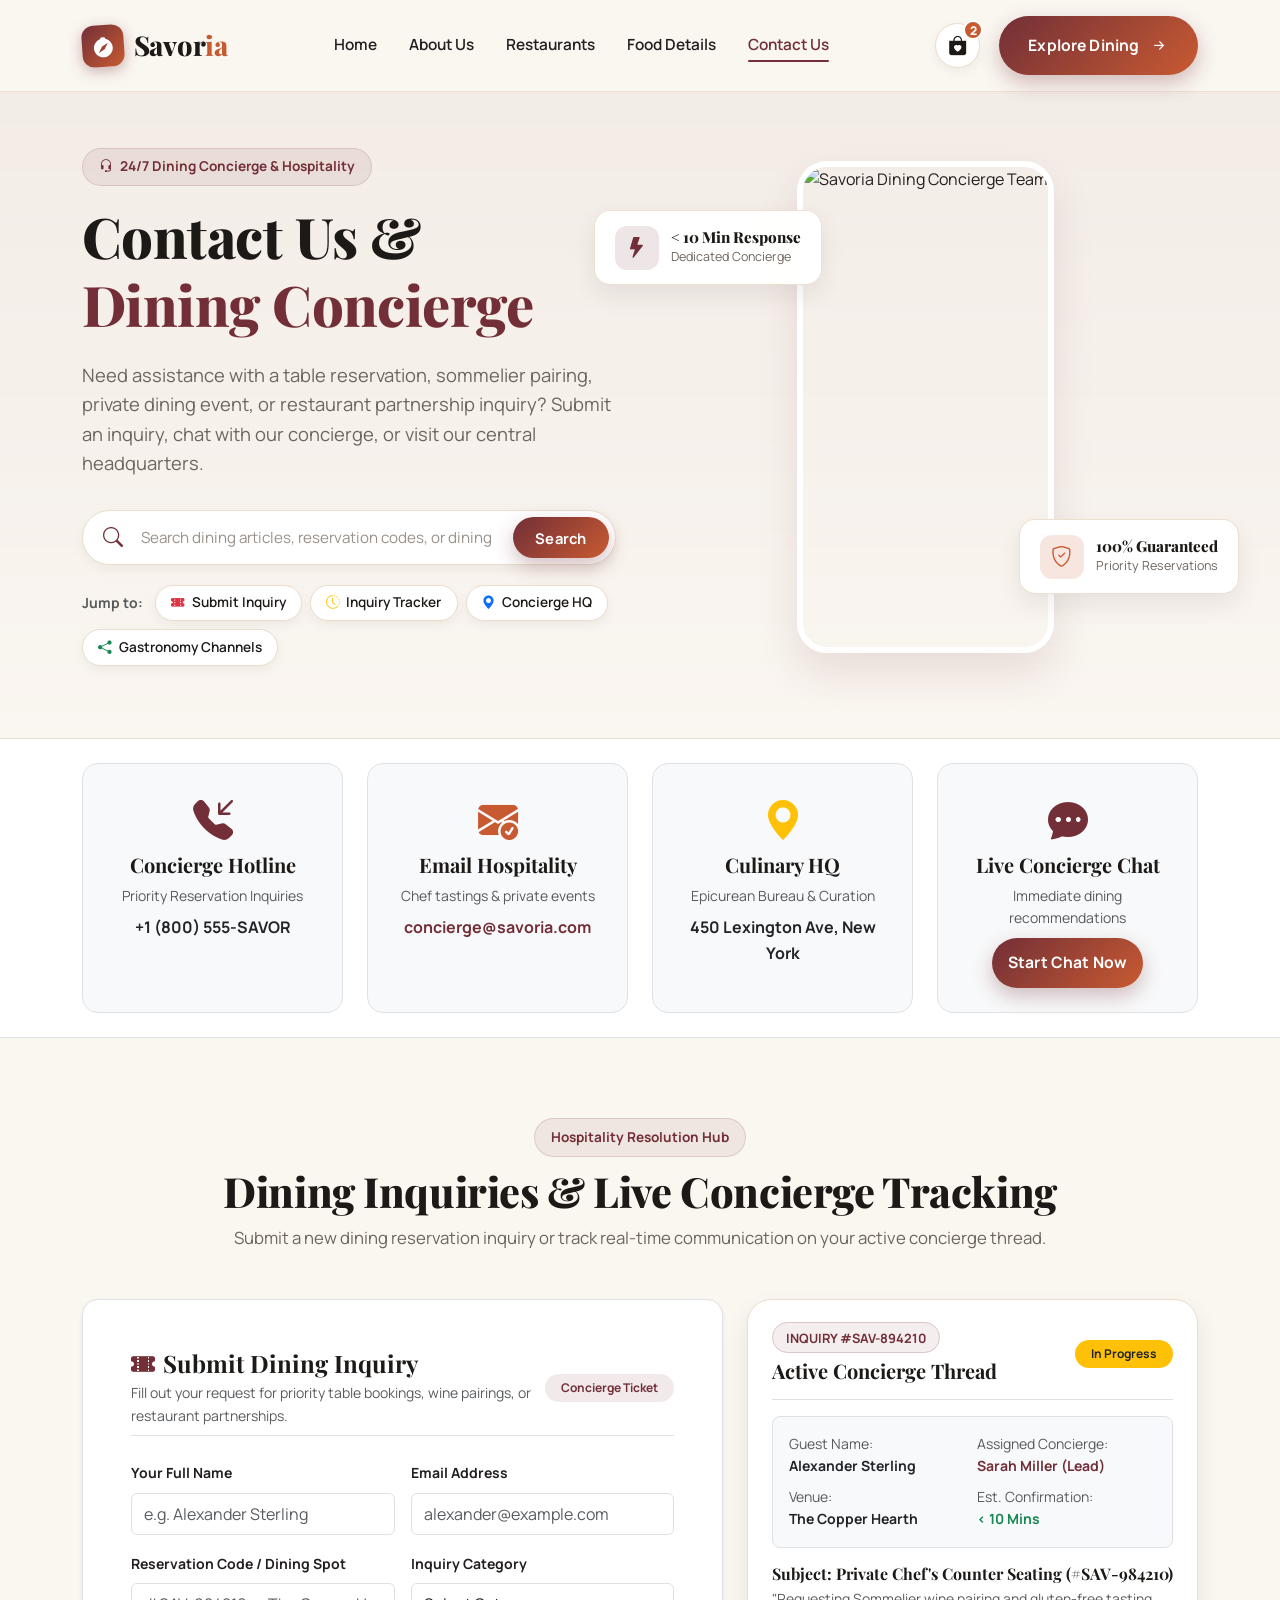
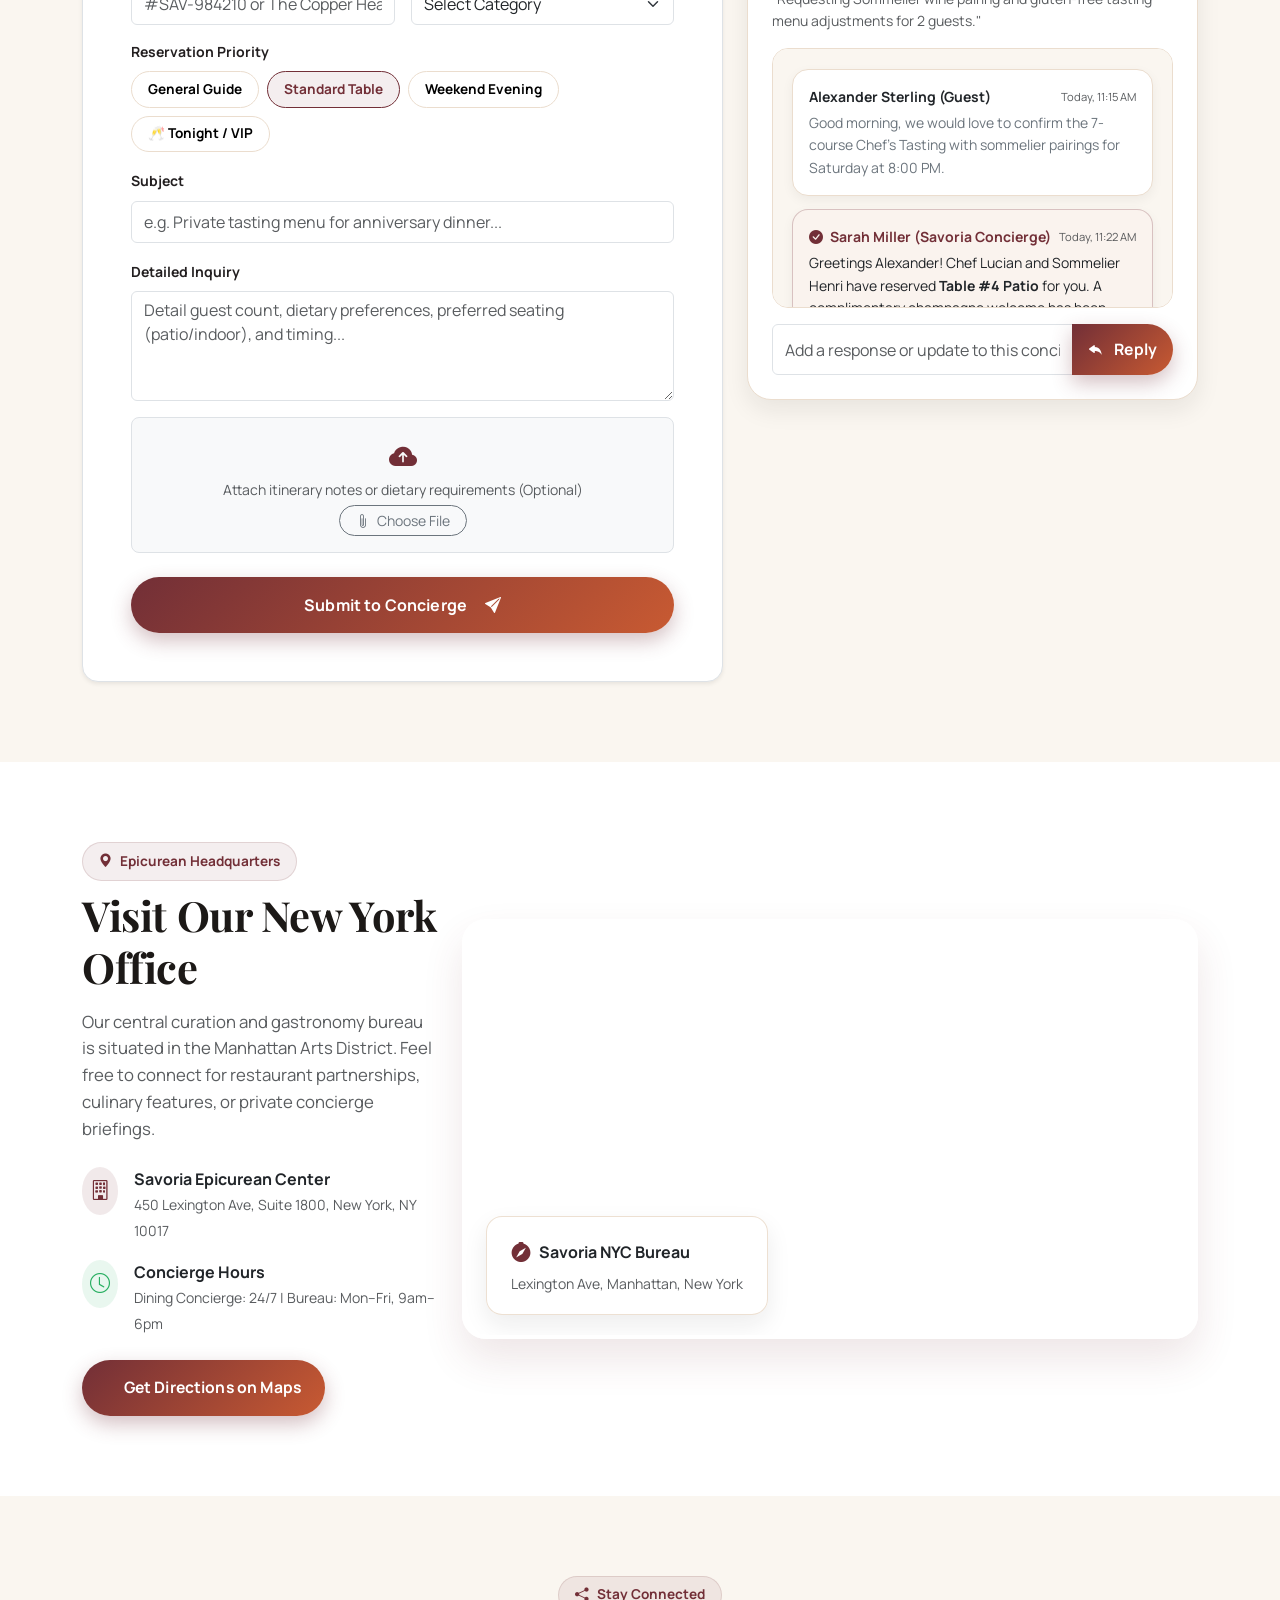
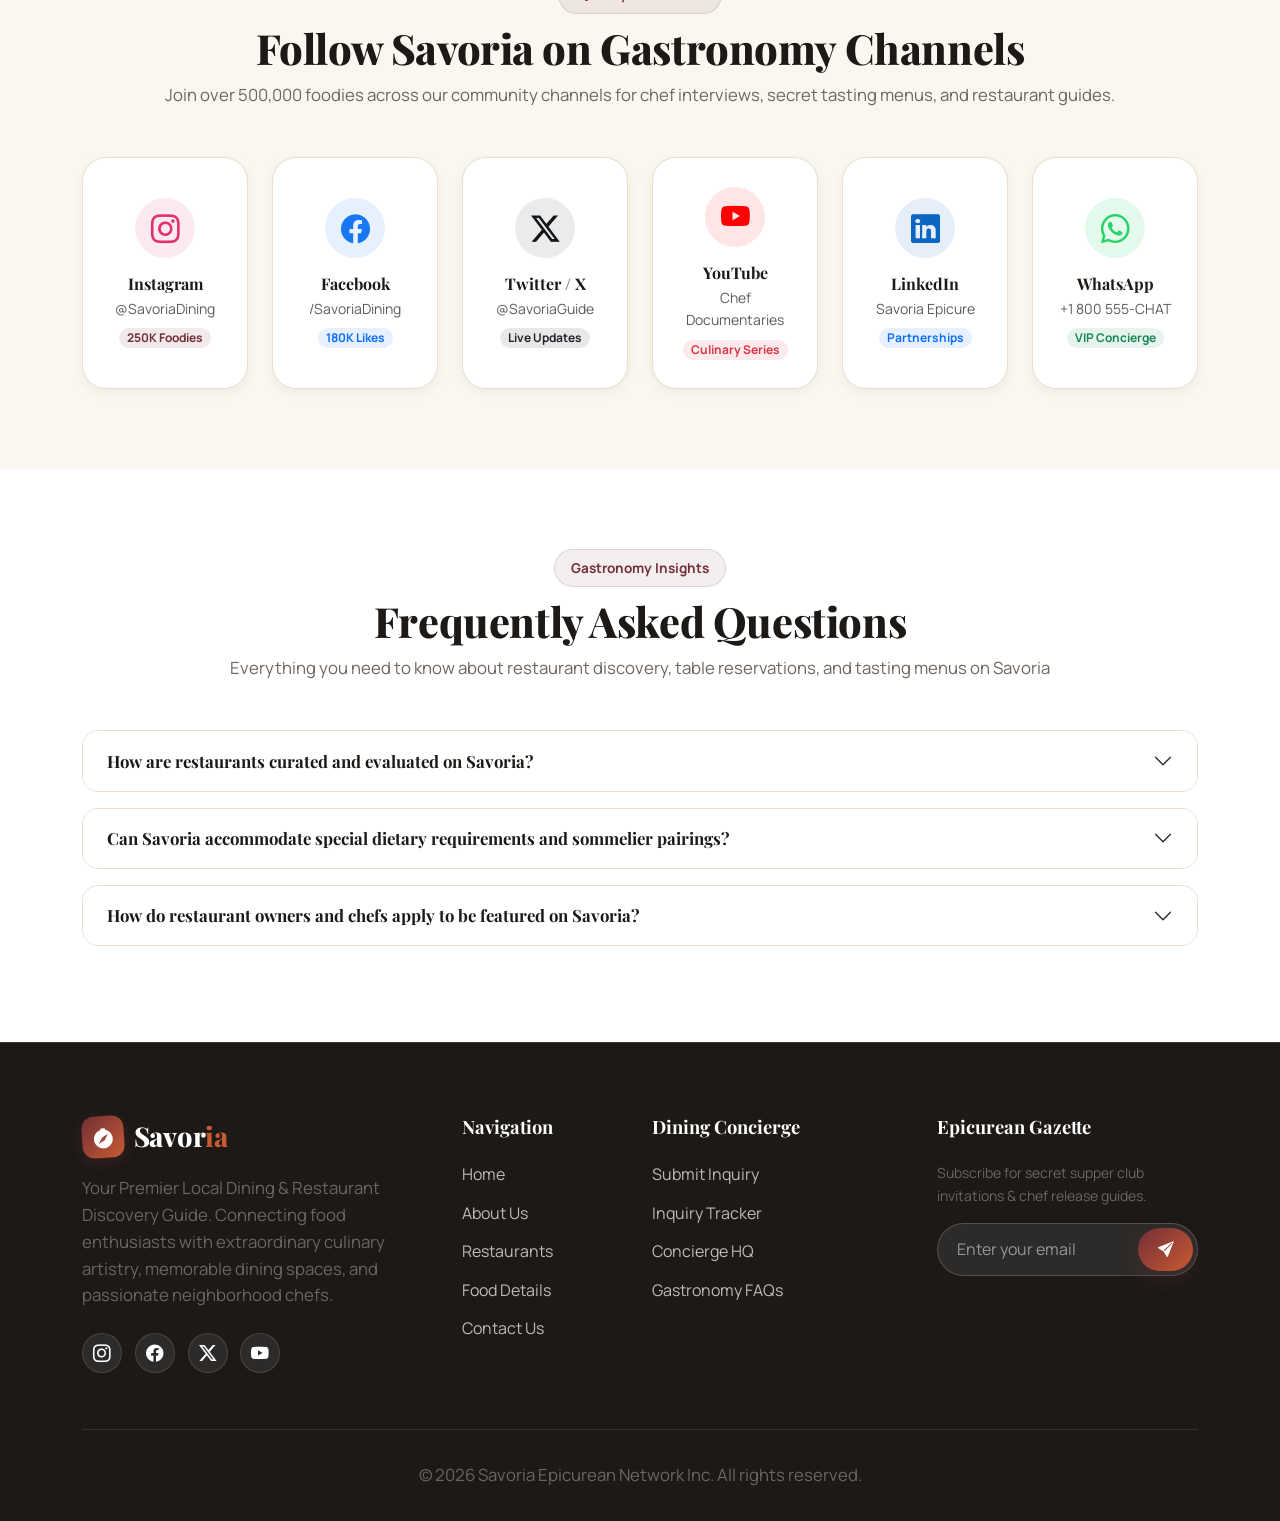
==== commit 928e4d48: "Fix responsive UI alignment issues across About, Food Details, and Contact pages" ====
--- a/contact.html
+++ b/contact.html
@@ -141,10 +141,12 @@
           </p>
 
           <!-- Interactive Search Bar -->
-          <div class="hero-search-container mt-4" style="max-width: 100%;">
-            <i class="bi bi-search fs-5 ms-2" style="color:var(--primary);"></i>
-            <input type="text" class="hero-search-input" placeholder="Search dining articles, reservation codes, or dining FAQs...">
-            <button class="btn btn-crave-primary rounded-pill px-4 me-1 d-none d-sm-inline-flex">Search</button>
+          <div class="hero-search-container contact-search-bar mt-4" style="max-width: 100%;">
+            <i class="bi bi-search fs-5 ms-2 flex-shrink-0" style="color:var(--primary);"></i>
+            <input type="text" class="hero-search-input" id="contactSearchInput" placeholder="Search dining articles, reservation codes, or dining FAQs...">
+            <button type="button" class="btn btn-crave-primary rounded-pill search-btn" id="contactSearchBtn">
+              <span>Search</span>
+            </button>
           </div>
 
           <!-- Quick Navigation Chips -->
--- a/assets/css/style.css
+++ b/assets/css/style.css
@@ -513,6 +513,53 @@
   white-space: nowrap;
 }
 
+/* Contact Page Specific Search Bar */
+.contact-search-bar {
+  flex-direction: row !important;
+  align-items: center !important;
+  border-radius: var(--radius-pill) !important;
+  padding: 0.35rem 0.4rem 0.35rem 0.75rem !important;
+  background: var(--white);
+  box-shadow: var(--shadow-sm);
+  display: flex !important;
+}
+
+.contact-search-bar .hero-search-input {
+  min-width: 0;
+  flex: 1;
+  padding: 0.5rem 0.6rem;
+  font-size: 0.95rem;
+}
+
+.contact-search-bar .search-btn {
+  white-space: nowrap;
+  padding: 0.6rem 1.4rem;
+  font-size: 0.92rem;
+  flex-shrink: 0;
+  border-radius: var(--radius-pill);
+  display: inline-flex !important;
+  align-items: center;
+  justify-content: center;
+}
+
+@media (max-width: 576px) {
+  .contact-search-bar {
+    padding: 0.3rem 0.35rem 0.3rem 0.65rem !important;
+    gap: 0.25rem;
+  }
+  .contact-search-bar .hero-search-input {
+    font-size: 0.85rem;
+    padding: 0.4rem 0.35rem;
+  }
+  .contact-search-bar .hero-search-input::placeholder {
+    font-size: 0.8rem;
+  }
+  .contact-search-bar .search-btn {
+    padding: 0.5rem 0.95rem;
+    font-size: 0.82rem;
+  }
+}
+
 /* Hero Right Visual & Floating Cards */
 .hero-visual-container {
   position: relative;
@@ -1158,6 +1205,29 @@
   margin-top: 3rem;
 }
 
+@media (max-width: 991px) {
+  .tracking-card {
+    padding: 1.75rem 1.25rem;
+    margin-top: 2rem;
+  }
+}
+
+@media (max-width: 576px) {
+  .tracking-card {
+    padding: 1.25rem 0.85rem;
+    margin-top: 1.5rem;
+  }
+}
+
+.tracker-host-box {
+  border: 1px solid var(--border-light);
+  transition: var(--transition-normal);
+}
+
+.tracker-action-buttons .btn {
+  flex: 1 1 auto;
+}
+
 .tracking-timeline {
   display: flex;
   justify-content: space-between;
@@ -1672,16 +1742,28 @@
 .social-brand-card.whatsapp:hover .social-brand-icon { background: #25D366; }
 
 /* ================================================================
-   ABOUT PAGE — TEAM & MILESTONES
+   ABOUT PAGE — MISSION & VISION, TEAM & MILESTONES
    ================================================================ */
+.mission-vision-card {
+  width: 100%;
+  height: 100%;
+  display: flex;
+  flex-direction: column;
+}
+
 .milestone-box {
   background: var(--white);
   border-radius: var(--radius-lg);
-  padding: 2rem 1.5rem;
+  padding: 1.6rem 1rem;
   border: 1px solid var(--border-light);
   box-shadow: var(--shadow-sm);
   text-align: center;
   transition: var(--transition-normal);
+  height: 100%;
+  display: flex;
+  flex-direction: column;
+  justify-content: center;
+  align-items: center;
 }
 
 .milestone-box:hover {
@@ -1691,13 +1773,70 @@
 }
 
 .milestone-number {
-  font-size: 2.8rem;
+  font-size: clamp(2rem, 2.5vw, 2.75rem);
   font-weight: 800;
   color: var(--primary);
-  line-height: 1;
-  margin-bottom: 0.5rem;
+  line-height: 1.1;
+  margin-bottom: 0.4rem;
   font-family: var(--font-heading);
-}
+  white-space: nowrap;
+}
+
+.milestone-title {
+  font-size: clamp(0.85rem, 1.1vw, 1rem);
+  font-weight: 700;
+  color: var(--dark);
+  margin-bottom: 0.25rem;
+  line-height: 1.25;
+}
+
+.milestone-desc {
+  font-size: clamp(0.72rem, 0.9vw, 0.85rem);
+  color: var(--text-muted);
+  line-height: 1.3;
+  display: block;
+}
+
+/* Specific optimizations for tablet / 1024px screens */
+@media (min-width: 768px) and (max-width: 1199px) {
+  .milestone-box {
+    padding: 1.4rem 0.5rem;
+  }
+  .milestone-number {
+    font-size: 2.1rem;
+    margin-bottom: 0.3rem;
+  }
+  .milestone-title {
+    font-size: 0.84rem;
+    white-space: nowrap;
+  }
+  .milestone-desc {
+    font-size: 0.72rem;
+    white-space: nowrap;
+  }
+}
+
+/* Specific optimizations for mobile screens */
+@media (max-width: 576px) {
+  .milestone-box {
+    padding: 1.2rem 0.4rem;
+    border-radius: var(--radius-md);
+  }
+  .milestone-number {
+    font-size: 1.85rem;
+    margin-bottom: 0.25rem;
+  }
+  .milestone-title {
+    font-size: 0.8rem;
+    line-height: 1.2;
+    margin-bottom: 0.2rem;
+  }
+  .milestone-desc {
+    font-size: 0.68rem;
+    line-height: 1.2;
+  }
+}
+
 
 .team-card {
   background: var(--white);
@@ -1706,6 +1845,9 @@
   border: 1px solid var(--border-light);
   box-shadow: var(--shadow-sm);
   transition: var(--transition-normal);
+  height: 100%;
+  display: flex;
+  flex-direction: column;
 }
 
 .team-card:hover {
@@ -1717,6 +1859,7 @@
   position: relative;
   height: 280px;
   overflow: hidden;
+  flex-shrink: 0;
 }
 
 .team-img {
@@ -1733,6 +1876,9 @@
 .team-info {
   padding: 1.5rem;
   text-align: center;
+  display: flex;
+  flex-direction: column;
+  flex-grow: 1;
 }
 
 .team-role {
@@ -1742,3 +1888,75 @@
   margin-bottom: 0.5rem;
   display: block;
 }
+
+.team-bio {
+  flex-grow: 1;
+  margin-bottom: 1.25rem;
+  line-height: 1.55;
+}
+
+.team-social-links {
+  margin-top: auto;
+  display: flex;
+  align-items: center;
+  justify-content: center;
+  gap: 0.6rem;
+  padding-top: 0.5rem;
+}
+
+.team-social-btn {
+  width: 38px;
+  height: 38px;
+  border-radius: 50%;
+  background: var(--bg-warm);
+  border: 1px solid var(--border-light);
+  color: var(--text-muted);
+  display: inline-flex;
+  align-items: center;
+  justify-content: center;
+  font-size: 1rem;
+  line-height: 1;
+  text-decoration: none;
+  transition: var(--transition-fast);
+}
+
+.team-social-btn i {
+  display: inline-flex;
+  align-items: center;
+  justify-content: center;
+  line-height: 1;
+}
+
+.team-social-btn:hover {
+  background: var(--primary);
+  color: var(--white);
+  border-color: var(--primary);
+  transform: translateY(-2px);
+  box-shadow: 0 4px 10px rgba(114, 47, 55, 0.25);
+}
+
+/* ================================================================
+   ABOUT PAGE & GLOBAL CTA BANNER BUTTONS
+   ================================================================ */
+.cta-banner-btn {
+  display: inline-flex !important;
+  align-items: center !important;
+  justify-content: center !important;
+  gap: 0.6rem !important;
+  line-height: 1.4 !important;
+  transition: var(--transition-normal);
+}
+
+.cta-banner-btn i {
+  display: inline-flex;
+  align-items: center;
+  justify-content: center;
+  font-size: 1.1rem;
+  line-height: 1;
+  transition: transform var(--transition-fast);
+}
+
+.cta-banner-btn:hover i.bi-arrow-right {
+  transform: translateX(4px);
+}
+
